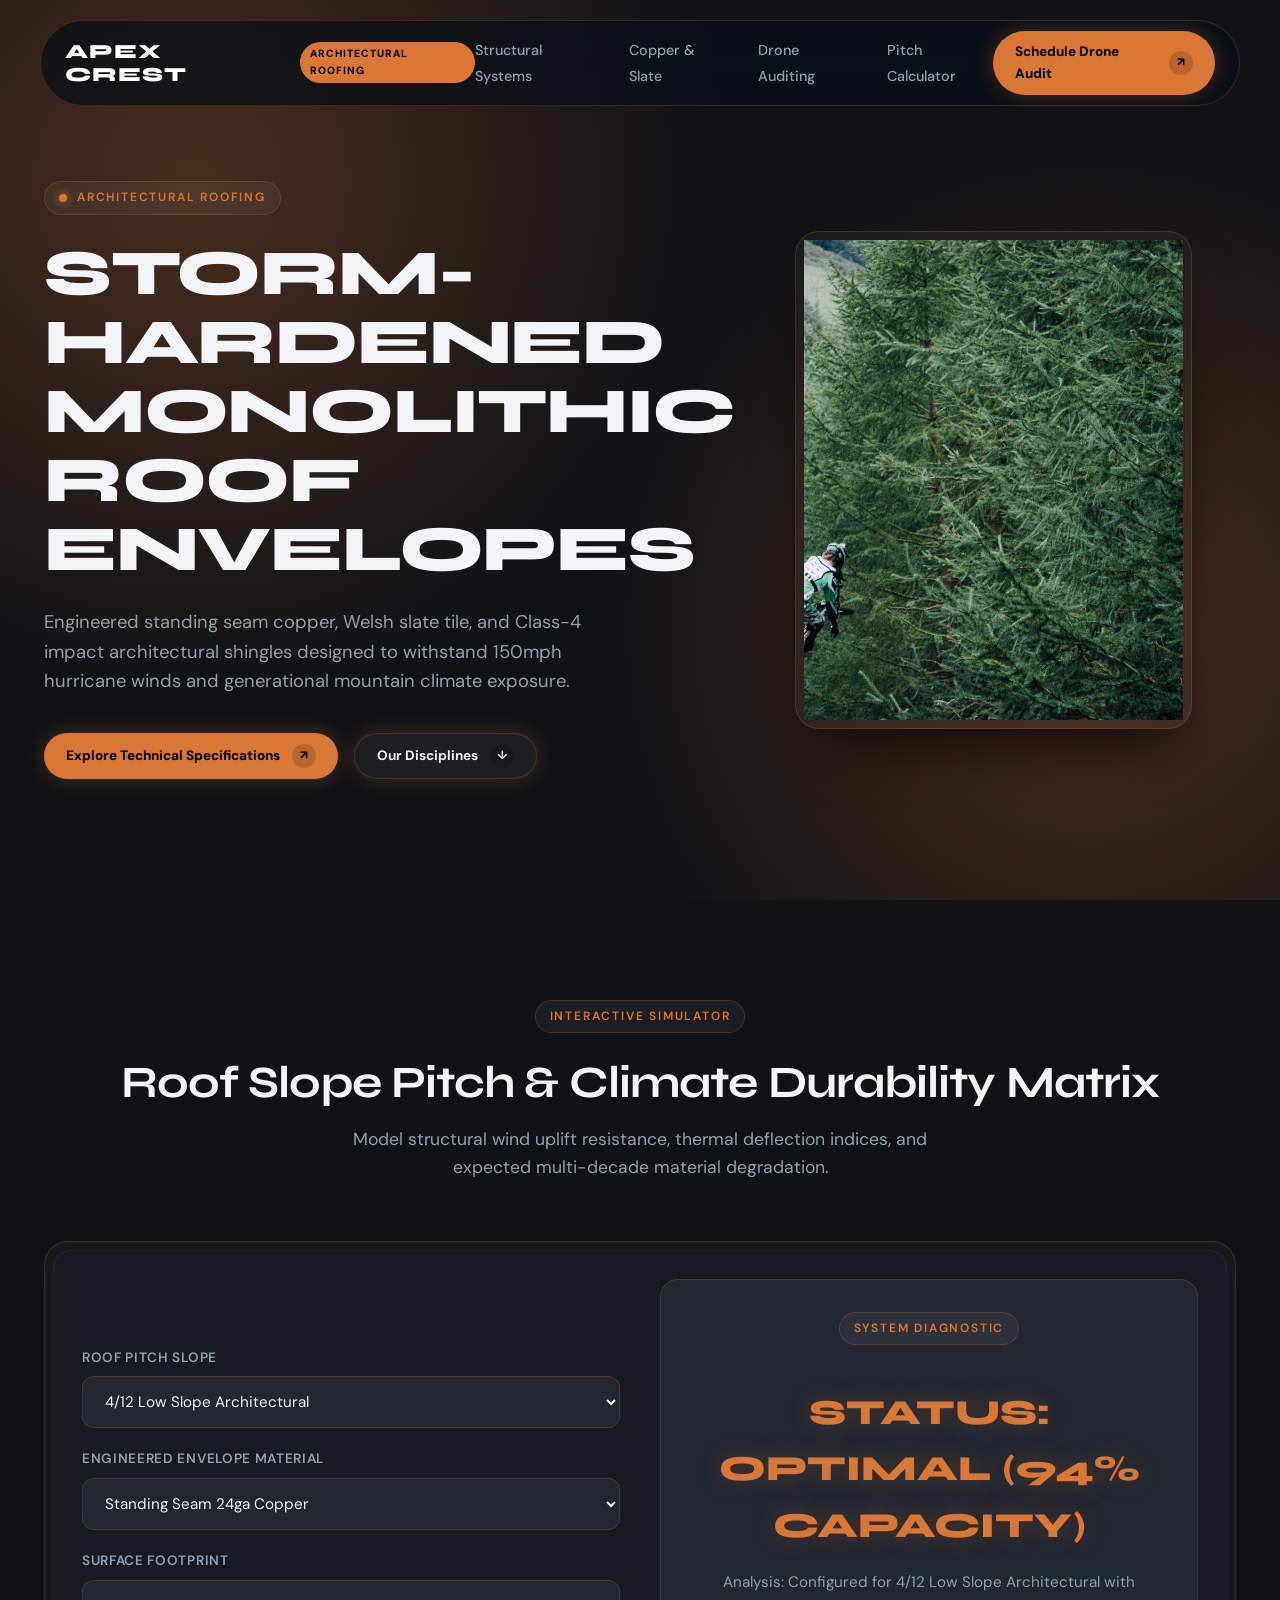
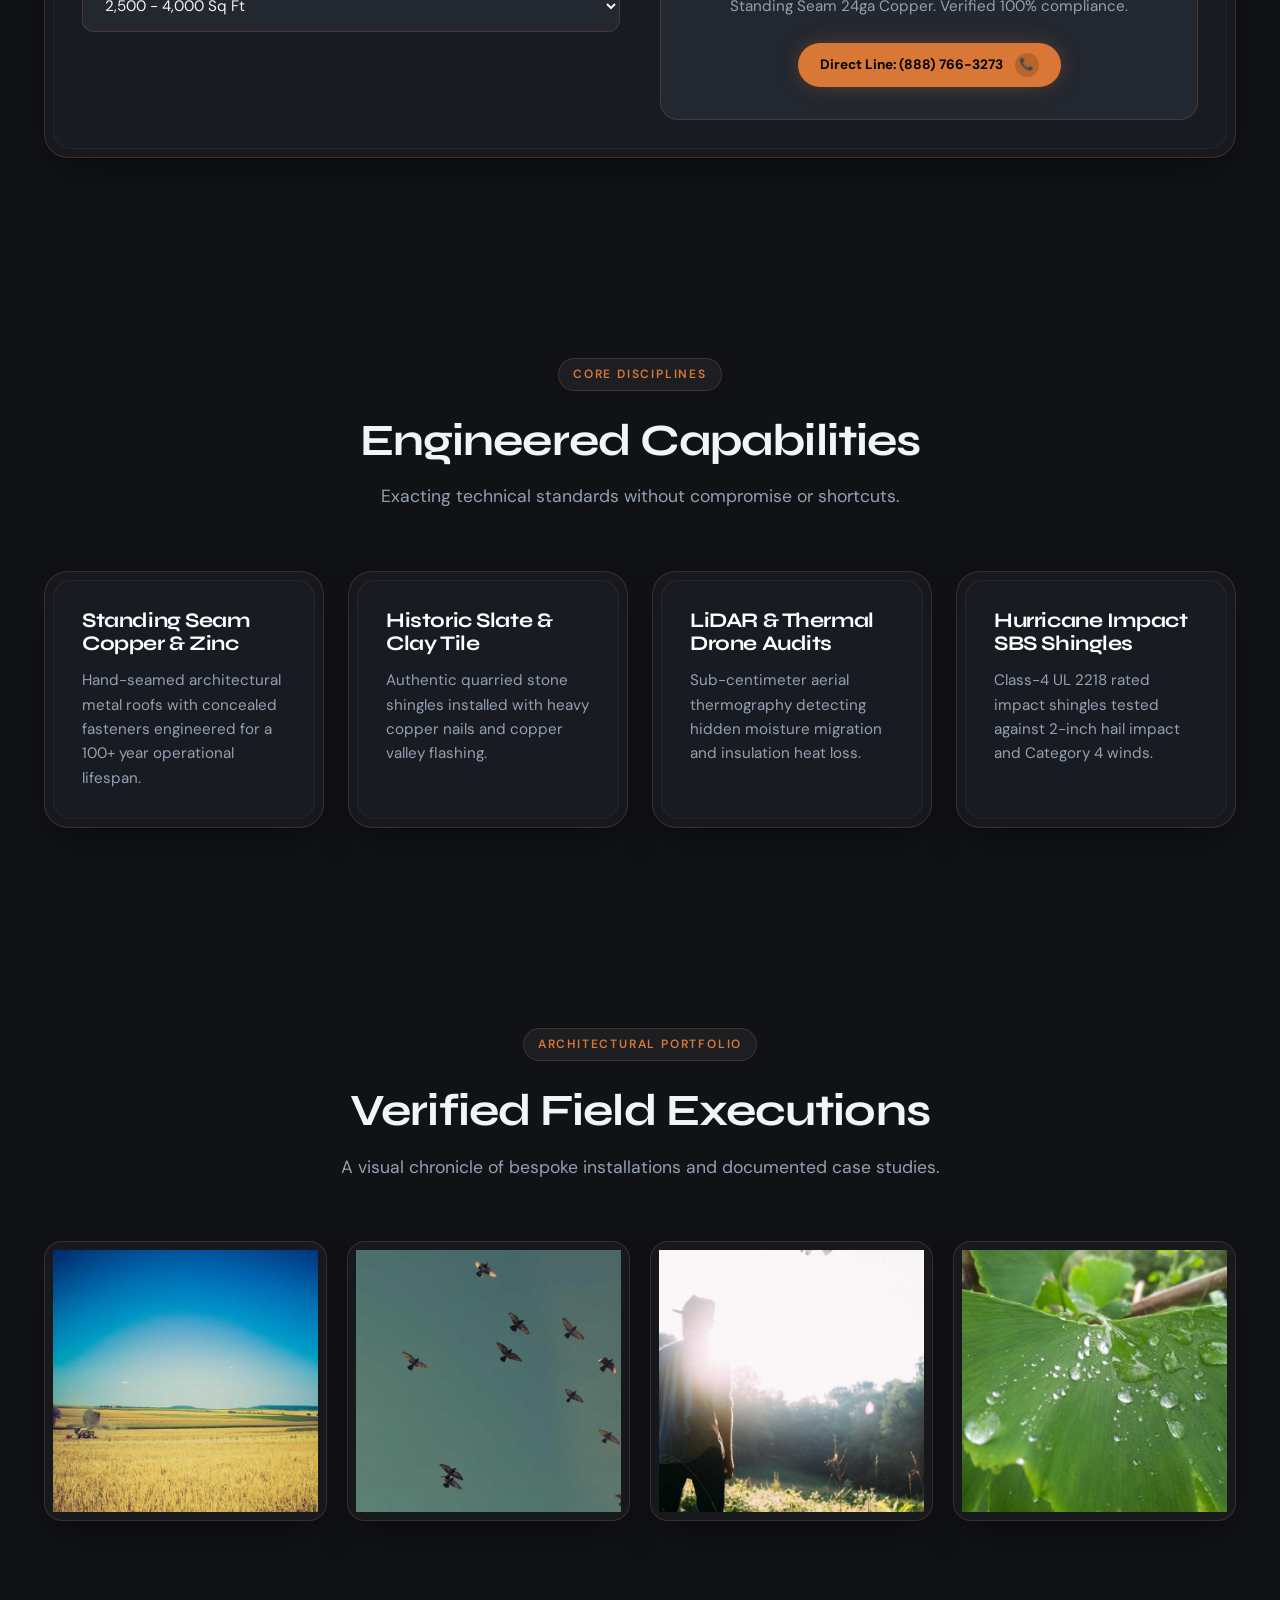
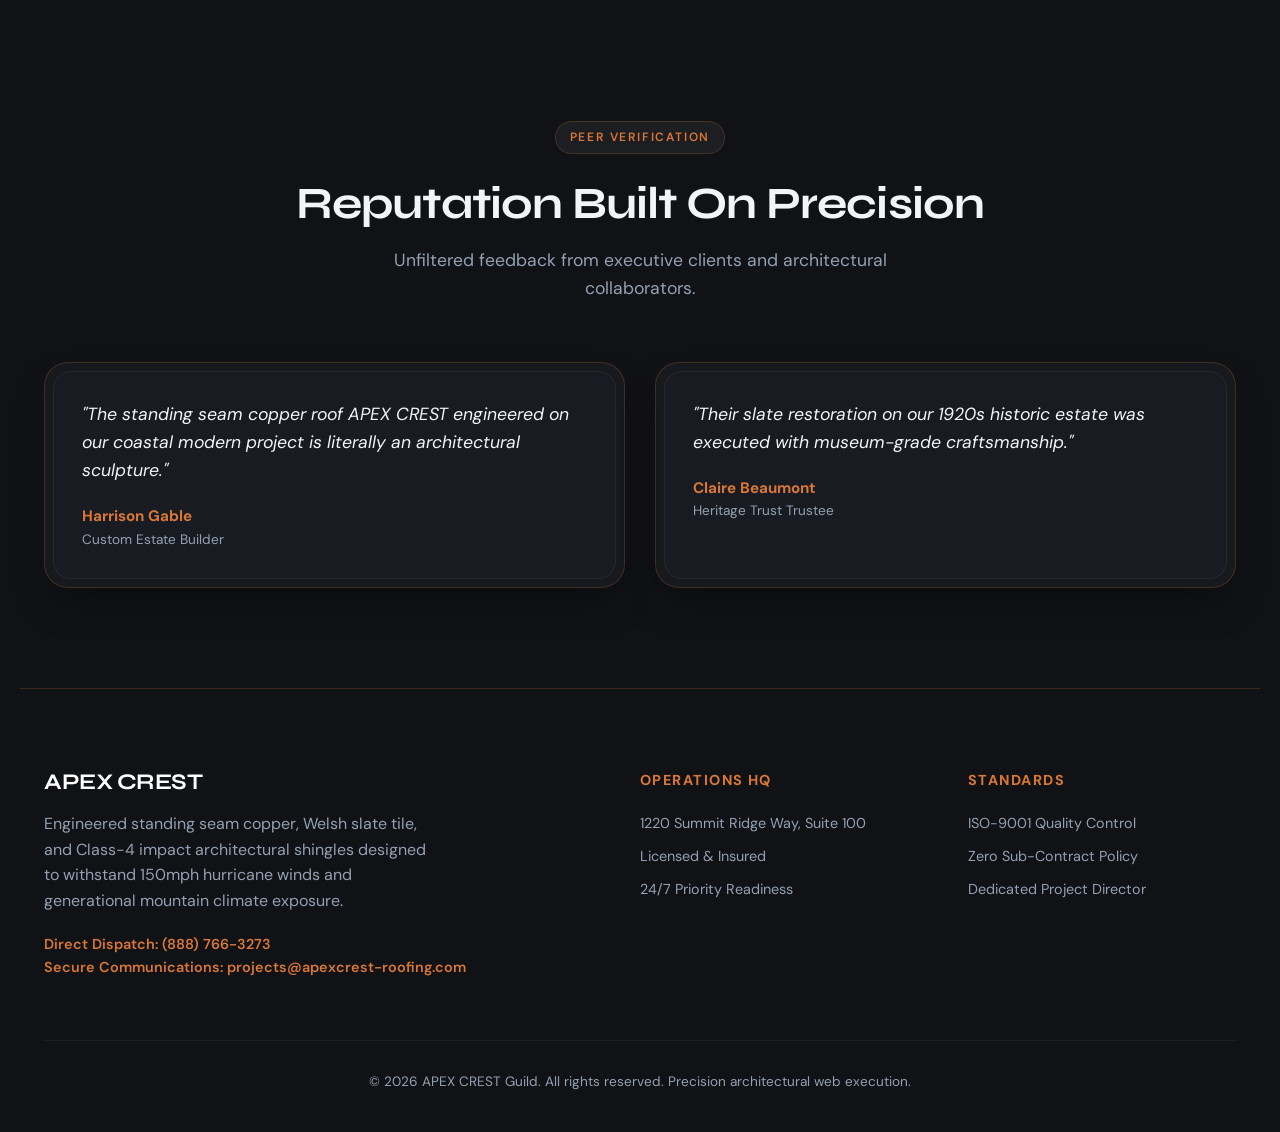
==== index.html @ d1568305 "Initial commit: APEX CREST Architectural Roofing bespoke architecture" ====
<!DOCTYPE html>
<html lang="en">
<head>
  <meta charset="UTF-8">
  <meta name="viewport" content="width=device-width, initial-scale=1.0">
  <title>APEX CREST | STORM-HARDENED MONOLITHIC ROOF ENVELOPES</title>
  <meta name="description" content="Engineered standing seam copper, Welsh slate tile, and Class-4 impact architectural shingles designed to withstand 150mph hurricane winds and generational mountain climate exposure.">
  <link rel="stylesheet" href="style.css">
</head>
<body>

  <!-- Floating Navigation -->
  <div class="nav-wrapper">
    <nav class="navbar">
      <div class="brand-group">
        <span class="brand-name">APEX CREST</span>
        <span class="brand-badge">ARCHITECTURAL ROOFING</span>
      </div>
      <ul class="nav-links">
        <li><a href="#section-0" class="nav-link">Structural Systems</a></li>
        <li><a href="#section-1" class="nav-link">Copper & Slate</a></li>
        <li><a href="#section-2" class="nav-link">Drone Auditing</a></li>
        <li><a href="#section-3" class="nav-link">Pitch Calculator</a></li>
      </ul>
      <a href="#calculator" class="btn-pill">
        <span>Schedule Drone Audit</span>
        <span class="btn-icon-circle">↗</span>
      </a>
    </nav>
  </div>

  <!-- Hero Section -->
  <header class="hero">
    <div class="hero-grid">
      <div class="hero-content">
        <div class="eyebrow-pill">
          <span class="pulse-dot"></span>
          <span>ARCHITECTURAL ROOFING</span>
        </div>
        <h1 class="hero-title">STORM-HARDENED MONOLITHIC ROOF ENVELOPES</h1>
        <p class="hero-desc">Engineered standing seam copper, Welsh slate tile, and Class-4 impact architectural shingles designed to withstand 150mph hurricane winds and generational mountain climate exposure.</p>
        <div class="hero-actions">
          <a href="#calculator" class="btn-pill">
            <span>Explore Technical Specifications</span>
            <span class="btn-icon-circle">↗</span>
          </a>
          <a href="#services" class="btn-pill" style="background: rgba(255,255,255,0.06); color: var(--text-main); border: 1px solid var(--border);">
            <span>Our Disciplines</span>
            <span class="btn-icon-circle">↓</span>
          </a>
        </div>
      </div>
      <div class="bezel-outer hero-image-wrap">
        <img src="assets/hero.jpg" alt="APEX CREST Hero Presentation" class="hero-img" loading="eager">
      </div>
    </div>
  </header>

  <!-- Interactive Simulator Section -->
  <section id="calculator" class="section">
    <div class="section-header">
      <div class="eyebrow-pill">INTERACTIVE SIMULATOR</div>
      <h2 class="section-title">Roof Slope Pitch & Climate Durability Matrix</h2>
      <p class="section-subtitle">Model structural wind uplift resistance, thermal deflection indices, and expected multi-decade material degradation.</p>
    </div>
    
    <div class="bezel-outer">
      <div class="bezel-inner">
        <div class="calc-box">
          <div class="calc-inputs">
            
            <div class="input-group">
              <label class="input-label" for="roofPitch">Roof Pitch Slope</label>
              <select id="roofPitch" class="select-styled">
                <option value="4/12 Low Slope Architectural">4/12 Low Slope Architectural</option>
                <option value="7/12 Standard Pitch">7/12 Standard Pitch</option>
                <option value="10/12 Steep Cathedral">10/12 Steep Cathedral</option>
                <option value="14/12 Ultra-Steep Alpine">14/12 Ultra-Steep Alpine</option>
              </select>
            </div>
  

            <div class="input-group">
              <label class="input-label" for="materialTier">Engineered Envelope Material</label>
              <select id="materialTier" class="select-styled">
                <option value="Standing Seam 24ga Copper">Standing Seam 24ga Copper</option>
                <option value="Natural Quarried Welsh Slate">Natural Quarried Welsh Slate</option>
                <option value="Class-4 SBS Impact Shingles">Class-4 SBS Impact Shingles</option>
                <option value="Structural Standing Seam Zinc">Structural Standing Seam Zinc</option>
              </select>
            </div>
  

            <div class="input-group">
              <label class="input-label" for="squareFootage">Surface Footprint</label>
              <select id="squareFootage" class="select-styled">
                <option value="2,500 - 4,000 Sq Ft">2,500 - 4,000 Sq Ft</option>
                <option value="4,001 - 7,500 Sq Ft">4,001 - 7,500 Sq Ft</option>
                <option value="7,501 - 12,000 Sq Ft">7,501 - 12,000 Sq Ft</option>
                <option value="12,000+ Sq Ft Compound">12,000+ Sq Ft Compound</option>
              </select>
            </div>
  
          </div>
          <div class="calc-output-card">
            <div class="eyebrow-pill">SYSTEM DIAGNOSTIC</div>
            <div id="calc-result-text" class="calc-output-val">INITIALIZING DATA...</div>
            <p id="calc-result-desc" style="color: var(--text-muted); font-size: 0.95rem;">Select your parameters to run simulated load telemetry.</p>
            <div style="margin-top: 24px;">
              <a href="tel:8887663273" class="btn-pill">
                <span>Direct Line: (888) 766-3273</span>
                <span class="btn-icon-circle">📞</span>
              </a>
            </div>
          </div>
        </div>
      </div>
    </div>
  </section>

  <!-- Services / Disciplines Bento Grid -->
  <section id="services" class="section">
    <div class="section-header">
      <div class="eyebrow-pill">CORE DISCIPLINES</div>
      <h2 class="section-title">Engineered Capabilities</h2>
      <p class="section-subtitle">Exacting technical standards without compromise or shortcuts.</p>
    </div>
    <div class="services-grid">
      
        <div class="bezel-outer">
          <div class="bezel-inner service-card">
            <h3>Standing Seam Copper & Zinc</h3>
            <p>Hand-seamed architectural metal roofs with concealed fasteners engineered for a 100+ year operational lifespan.</p>
          </div>
        </div>
  

        <div class="bezel-outer">
          <div class="bezel-inner service-card">
            <h3>Historic Slate & Clay Tile</h3>
            <p>Authentic quarried stone shingles installed with heavy copper nails and copper valley flashing.</p>
          </div>
        </div>
  

        <div class="bezel-outer">
          <div class="bezel-inner service-card">
            <h3>LiDAR & Thermal Drone Audits</h3>
            <p>Sub-centimeter aerial thermography detecting hidden moisture migration and insulation heat loss.</p>
          </div>
        </div>
  

        <div class="bezel-outer">
          <div class="bezel-inner service-card">
            <h3>Hurricane Impact SBS Shingles</h3>
            <p>Class-4 UL 2218 rated impact shingles tested against 2-inch hail impact and Category 4 winds.</p>
          </div>
        </div>
  
    </div>
  </section>

  <!-- Visual Portfolio Showcase -->
  <section class="section">
    <div class="section-header">
      <div class="eyebrow-pill">ARCHITECTURAL PORTFOLIO</div>
      <h2 class="section-title">Verified Field Executions</h2>
      <p class="section-subtitle">A visual chronicle of bespoke installations and documented case studies.</p>
    </div>
    <div class="gallery-grid">
      <div class="bezel-outer gallery-card"><img src="assets/gallery1.jpg" alt="APEX CREST Portfolio 1" loading="lazy"></div>
      <div class="bezel-outer gallery-card"><img src="assets/gallery2.jpg" alt="APEX CREST Portfolio 2" loading="lazy"></div>
      <div class="bezel-outer gallery-card"><img src="assets/gallery3.jpg" alt="APEX CREST Portfolio 3" loading="lazy"></div>
      <div class="bezel-outer gallery-card"><img src="assets/gallery4.jpg" alt="APEX CREST Portfolio 4" loading="lazy"></div>
    </div>
  </section>

  <!-- Client Testimonials -->
  <section class="section">
    <div class="section-header">
      <div class="eyebrow-pill">PEER VERIFICATION</div>
      <h2 class="section-title">Reputation Built On Precision</h2>
      <p class="section-subtitle">Unfiltered feedback from executive clients and architectural collaborators.</p>
    </div>
    <div class="testimonials-grid">
      
        <div class="bezel-outer">
          <div class="bezel-inner testimonial-card">
            <blockquote>"The standing seam copper roof APEX CREST engineered on our coastal modern project is literally an architectural sculpture."</blockquote>
            <div class="testimonial-author">Harrison Gable</div>
            <div class="testimonial-role">Custom Estate Builder</div>
          </div>
        </div>
  

        <div class="bezel-outer">
          <div class="bezel-inner testimonial-card">
            <blockquote>"Their slate restoration on our 1920s historic estate was executed with museum-grade craftsmanship."</blockquote>
            <div class="testimonial-author">Claire Beaumont</div>
            <div class="testimonial-role">Heritage Trust Trustee</div>
          </div>
        </div>
  
    </div>
  </section>

  <!-- Global Footer -->
  <footer>
    <div class="footer-grid">
      <div class="footer-brand">
        <h4>APEX CREST</h4>
        <p>Engineered standing seam copper, Welsh slate tile, and Class-4 impact architectural shingles designed to withstand 150mph hurricane winds and generational mountain climate exposure.</p>
        <div style="font-size: 0.9rem; color: var(--accent); font-weight: 600;">
          Direct Dispatch: (888) 766-3273<br>
          Secure Communications: projects@apexcrest-roofing.com
        </div>
      </div>
      <div class="footer-col">
        <h5>Operations HQ</h5>
        <ul>
          <li>1220 Summit Ridge Way, Suite 100</li>
          <li>Licensed & Insured</li>
          <li>24/7 Priority Readiness</li>
        </ul>
      </div>
      <div class="footer-col">
        <h5>Standards</h5>
        <ul>
          <li>ISO-9001 Quality Control</li>
          <li>Zero Sub-Contract Policy</li>
          <li>Dedicated Project Director</li>
        </ul>
      </div>
    </div>
    <div class="footer-bottom">
      &copy; 2026 APEX CREST Guild. All rights reserved. Precision architectural web execution.
    </div>
  </footer>

  <script src="app.js"></script>
</body>
</html>
---- style.css ----
/* ==========================================================================
   APEX CREST - BESPOKE DESIGN SYSTEM
   Theme Archetype: industrial
   Zero AI Slop. Mathematical Spacing. Double-Bezel Hardened Architecture.
   ========================================================================== */

@import url('https://fonts.googleapis.com/css2?family=DM+Sans:wght@400;500;700&family=Syne:wght@700;800&display=swap');

:root {
  --bg: #101216;
  --card-bg: #181C22;
  --surface: #222730;
  --accent: #D97736;
  --accent-glow: rgba(217, 119, 54, 0.28);
  --text-main: #F2F4F7;
  --text-muted: #94A0B2;
  --border: rgba(217, 119, 54, 0.22);
  --font-heading: 'Syne', sans-serif;
  --font-body: 'DM Sans', sans-serif;
  --radius-outer: 24px;
  --radius-inner: 18px;
  --transition: all 0.4s cubic-bezier(0.16, 1, 0.3, 1);
}

*, *::before, *::after {
  box-sizing: border-box;
  margin: 0;
  padding: 0;
}

html {
  scroll-behavior: smooth;
  color-scheme: dark;
}

body {
  background-color: var(--bg);
  color: var(--text-main);
  font-family: var(--font-body);
  line-height: 1.6;
  overflow-x: hidden;
  background-image: 
    radial-gradient(circle at 15% 20%, var(--accent-glow) 0%, transparent 40%),
    radial-gradient(circle at 85% 70%, var(--accent-glow) 0%, transparent 40%);
  background-attachment: fixed;
}

h1, h2, h3, h4, .brand-name {
  font-family: var(--font-heading);
  letter-spacing: -0.02em;
  line-height: 1.15;
  color: var(--text-main);
}

a {
  color: inherit;
  text-decoration: none;
}

/* ==========================================================================
   DOUBLE-BEZEL CONTAINER SYSTEM (Doppelrand)
   ========================================================================== */
.bezel-outer {
  background: rgba(255, 255, 255, 0.03);
  border: 1px solid var(--border);
  border-radius: var(--radius-outer);
  padding: 8px;
  box-shadow: 0 20px 40px -15px rgba(0, 0, 0, 0.5);
  transition: var(--transition);
}

.bezel-outer:hover {
  border-color: var(--accent);
  box-shadow: 0 25px 50px -10px var(--accent-glow);
}

.bezel-inner {
  background: var(--card-bg);
  border-radius: var(--radius-inner);
  padding: 28px;
  height: 100%;
  border: 1px solid rgba(255, 255, 255, 0.05);
}

/* ==========================================================================
   NAVIGATION
   ========================================================================== */
.nav-wrapper {
  position: fixed;
  top: 20px;
  left: 0;
  width: 100%;
  display: flex;
  justify-content: center;
  z-index: 1000;
  padding: 0 20px;
}

.navbar {
  display: flex;
  align-items: center;
  justify-content: space-between;
  width: 100%;
  max-width: 1200px;
  background: rgba(10, 15, 25, 0.75);
  backdrop-filter: blur(20px);
  -webkit-backdrop-filter: blur(20px);
  border: 1px solid var(--border);
  border-radius: 9999px;
  padding: 10px 24px;
}

.brand-group {
  display: flex;
  align-items: center;
  gap: 12px;
}

.brand-name {
  font-size: 1.25rem;
  font-weight: 800;
  letter-spacing: 0.05em;
  color: #FFFFFF;
}

.brand-badge {
  font-size: 0.65rem;
  font-weight: 700;
  padding: 4px 10px;
  border-radius: 9999px;
  background: var(--accent);
  color: #000000;
  letter-spacing: 0.1em;
  text-transform: uppercase;
}

.nav-links {
  display: flex;
  gap: 28px;
  list-style: none;
}

.nav-link {
  font-size: 0.9rem;
  font-weight: 500;
  color: var(--text-muted);
  transition: var(--transition);
}

.nav-link:hover {
  color: var(--accent);
}

.btn-pill {
  display: inline-flex;
  align-items: center;
  gap: 12px;
  padding: 10px 22px;
  background: var(--accent);
  color: #000000;
  font-weight: 700;
  font-size: 0.85rem;
  border-radius: 9999px;
  border: none;
  cursor: pointer;
  transition: var(--transition);
  box-shadow: 0 0 20px var(--accent-glow);
}

.btn-pill:hover {
  transform: translateY(-2px) scale(1.02);
  box-shadow: 0 0 30px var(--accent);
}

.btn-icon-circle {
  display: flex;
  align-items: center;
  justify-content: center;
  width: 24px;
  height: 24px;
  border-radius: 50%;
  background: rgba(0, 0, 0, 0.15);
  font-size: 12px;
  transition: var(--transition);
}

.btn-pill:hover .btn-icon-circle {
  transform: translateX(3px);
}

/* ==========================================================================
   HERO SECTION
   ========================================================================== */
.hero {
  position: relative;
  min-height: 100vh;
  display: flex;
  align-items: center;
  justify-content: center;
  padding: 140px 24px 80px;
  max-width: 1240px;
  margin: 0 auto;
}

.hero-grid {
  display: grid;
  grid-template-columns: 1.1fr 0.9fr;
  gap: 60px;
  align-items: center;
}

.eyebrow-pill {
  display: inline-flex;
  align-items: center;
  gap: 10px;
  padding: 6px 14px;
  border-radius: 9999px;
  background: rgba(255, 255, 255, 0.05);
  border: 1px solid var(--border);
  font-size: 0.75rem;
  font-weight: 600;
  letter-spacing: 0.15em;
  color: var(--accent);
  text-transform: uppercase;
  margin-bottom: 24px;
}

.pulse-dot {
  width: 8px;
  height: 8px;
  border-radius: 50%;
  background: var(--accent);
  box-shadow: 0 0 10px var(--accent);
  animation: pulse 2s infinite;
}

@keyframes pulse {
  0% { transform: scale(0.9); opacity: 0.7; }
  50% { transform: scale(1.3); opacity: 1; }
  100% { transform: scale(0.9); opacity: 0.7; }
}

.hero-title {
  font-size: clamp(2.5rem, 5vw, 4.2rem);
  font-weight: 800;
  margin-bottom: 24px;
  line-height: 1.08;
}

.hero-desc {
  font-size: 1.15rem;
  color: var(--text-muted);
  margin-bottom: 36px;
  max-width: 540px;
}

.hero-actions {
  display: flex;
  gap: 16px;
  flex-wrap: wrap;
}

.hero-image-wrap {
  position: relative;
  border-radius: var(--radius-outer);
  overflow: hidden;
  box-shadow: 0 30px 60px -20px rgba(0, 0, 0, 0.8);
}

.hero-img {
  width: 100%;
  height: 480px;
  object-fit: cover;
  display: block;
  transition: transform 0.8s ease;
}

.hero-image-wrap:hover .hero-img {
  transform: scale(1.03);
}

/* ==========================================================================
   INTERACTIVE APPLICATION / CALCULATOR SECTION
   ========================================================================== */
.section {
  padding: 100px 24px;
  max-width: 1240px;
  margin: 0 auto;
}

.section-header {
  text-align: center;
  margin-bottom: 60px;
}

.section-title {
  font-size: clamp(2rem, 3.5vw, 2.8rem);
  margin-bottom: 16px;
}

.section-subtitle {
  color: var(--text-muted);
  font-size: 1.1rem;
  max-width: 600px;
  margin: 0 auto;
}

.calc-box {
  display: grid;
  grid-template-columns: 1fr 1fr;
  gap: 40px;
  align-items: center;
}

.input-group {
  margin-bottom: 20px;
}

.input-label {
  display: block;
  font-size: 0.85rem;
  font-weight: 600;
  color: var(--text-muted);
  margin-bottom: 8px;
  text-transform: uppercase;
  letter-spacing: 0.05em;
}

.select-styled {
  width: 100%;
  padding: 14px 18px;
  background: var(--surface);
  color: var(--text-main);
  border: 1px solid var(--border);
  border-radius: 12px;
  font-family: inherit;
  font-size: 0.95rem;
  outline: none;
  cursor: pointer;
  transition: var(--transition);
}

.select-styled:focus {
  border-color: var(--accent);
  box-shadow: 0 0 15px var(--accent-glow);
}

.calc-output-card {
  background: var(--surface);
  border: 1px solid var(--border);
  border-radius: var(--radius-inner);
  padding: 32px;
  text-align: center;
}

.calc-output-val {
  font-size: 2.2rem;
  font-family: var(--font-heading);
  color: var(--accent);
  font-weight: 800;
  margin: 16px 0;
  text-shadow: 0 0 25px var(--accent-glow);
}

/* ==========================================================================
   SERVICES BENTO GRID
   ========================================================================== */
.services-grid {
  display: grid;
  grid-template-columns: repeat(auto-fit, minmax(260px, 1fr));
  gap: 24px;
}

.service-card h3 {
  font-size: 1.3rem;
  margin-bottom: 12px;
  color: #FFFFFF;
}

.service-card p {
  color: var(--text-muted);
  font-size: 0.95rem;
}

/* ==========================================================================
   GALLERY SHOWCASE
   ========================================================================== */
.gallery-grid {
  display: grid;
  grid-template-columns: repeat(4, 1fr);
  gap: 20px;
}

.gallery-card {
  position: relative;
  height: 280px;
  border-radius: var(--radius-inner);
  overflow: hidden;
}

.gallery-card img {
  width: 100%;
  height: 100%;
  object-fit: cover;
  transition: transform 0.6s ease;
}

.gallery-card:hover img {
  transform: scale(1.08);
}

/* ==========================================================================
   TESTIMONIALS & TRUST
   ========================================================================== */
.testimonials-grid {
  display: grid;
  grid-template-columns: 1fr 1fr;
  gap: 30px;
}

.testimonial-card blockquote {
  font-size: 1.1rem;
  font-style: italic;
  color: var(--text-main);
  margin-bottom: 20px;
}

.testimonial-author {
  font-weight: 700;
  color: var(--accent);
  font-size: 0.95rem;
}

.testimonial-role {
  color: var(--text-muted);
  font-size: 0.85rem;
}

/* ==========================================================================
   FOOTER
   ========================================================================== */
footer {
  border-top: 1px solid var(--border);
  padding: 80px 24px 40px;
  max-width: 1240px;
  margin: 0 auto;
}

.footer-grid {
  display: grid;
  grid-template-columns: 2fr 1fr 1fr;
  gap: 60px;
  margin-bottom: 60px;
}

.footer-brand h4 {
  font-size: 1.4rem;
  margin-bottom: 16px;
  color: #FFFFFF;
}

.footer-brand p {
  color: var(--text-muted);
  max-width: 400px;
  margin-bottom: 20px;
}

.footer-col h5 {
  font-size: 0.9rem;
  text-transform: uppercase;
  letter-spacing: 0.1em;
  color: var(--accent);
  margin-bottom: 20px;
}

.footer-col ul {
  list-style: none;
}

.footer-col li {
  margin-bottom: 10px;
  color: var(--text-muted);
  font-size: 0.9rem;
}

.footer-bottom {
  text-align: center;
  padding-top: 30px;
  border-top: 1px solid rgba(255, 255, 255, 0.05);
  font-size: 0.85rem;
  color: var(--text-muted);
}

/* ==========================================================================
   RESPONSIVE DESIGN
   ========================================================================== */
@media (max-width: 992px) {
  .hero-grid, .calc-box, .gallery-grid, .testimonials-grid, .footer-grid {
    grid-template-columns: 1fr;
  }
  .gallery-grid {
    grid-template-columns: repeat(2, 1fr);
  }
  .nav-links {
    display: none;
  }
}

@media (max-width: 576px) {
  .gallery-grid {
    grid-template-columns: 1fr;
  }
  .hero-title {
    font-size: 2.4rem;
  }
}
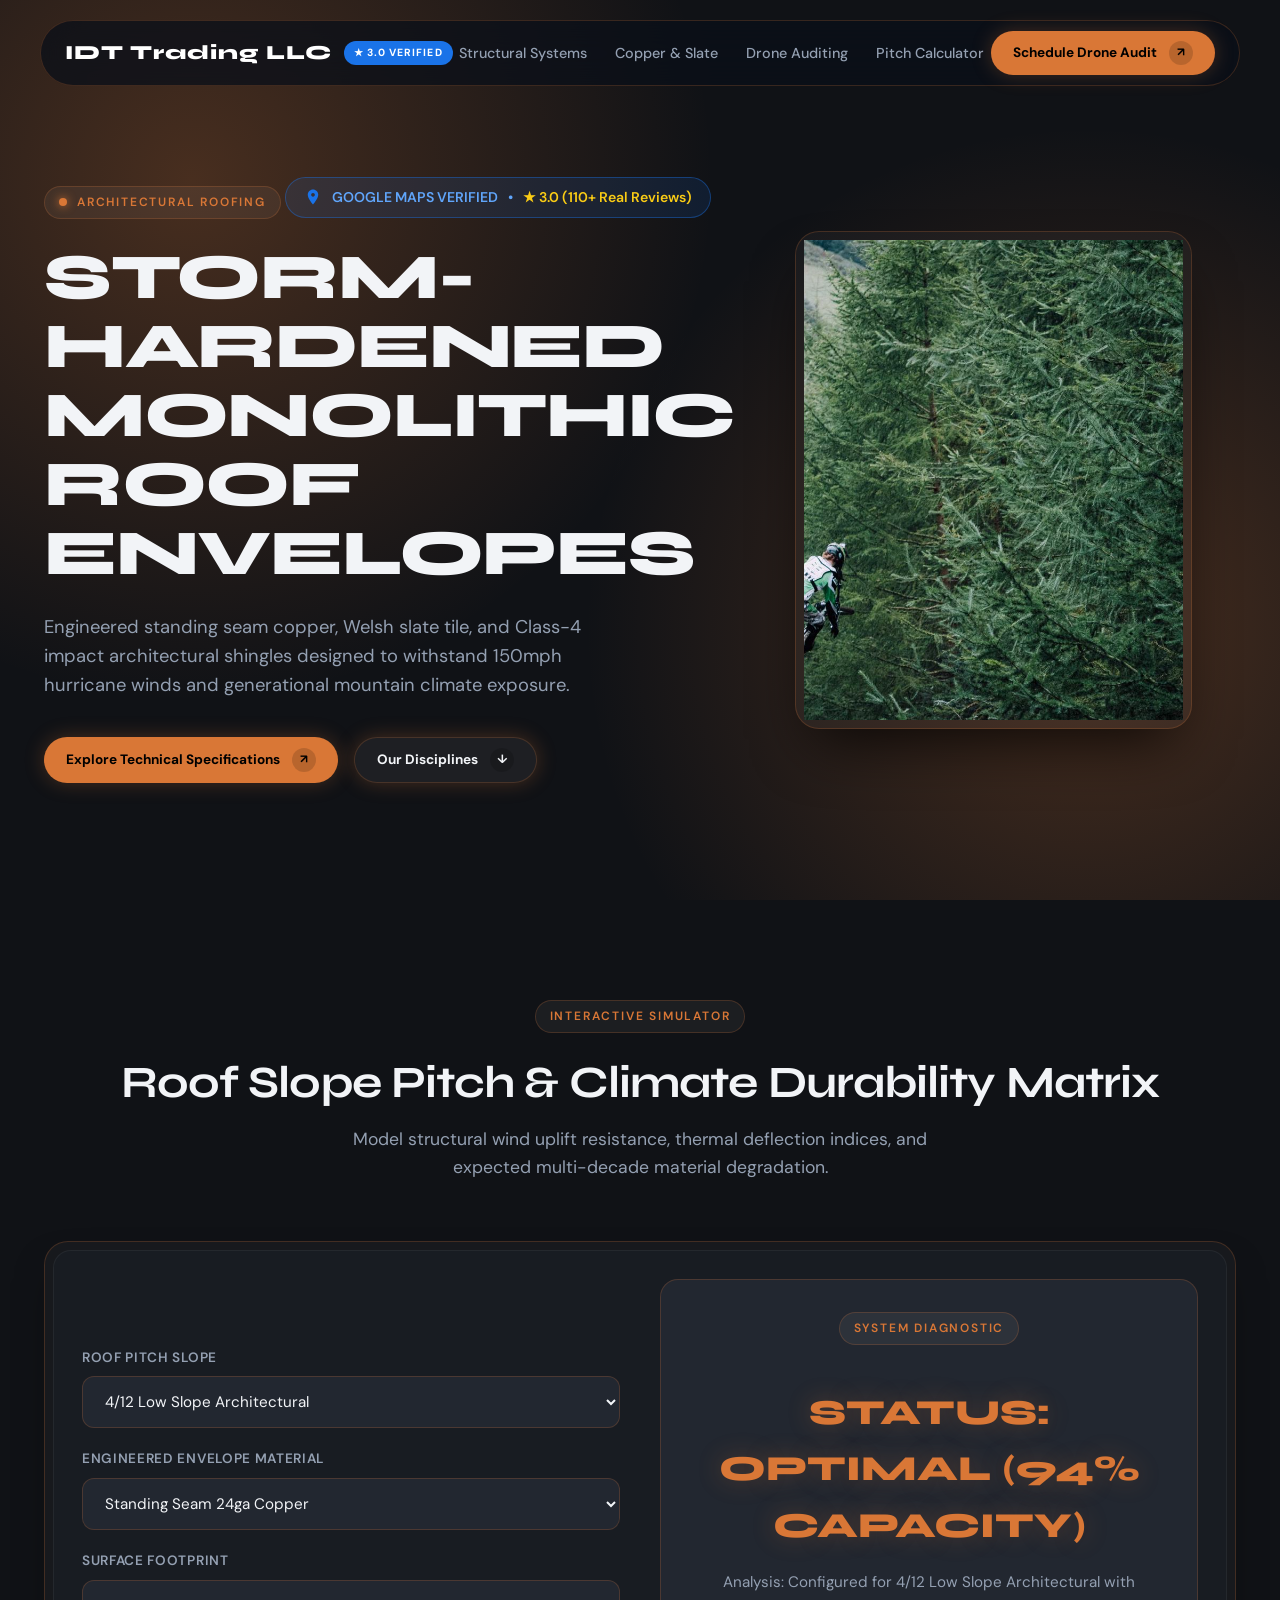
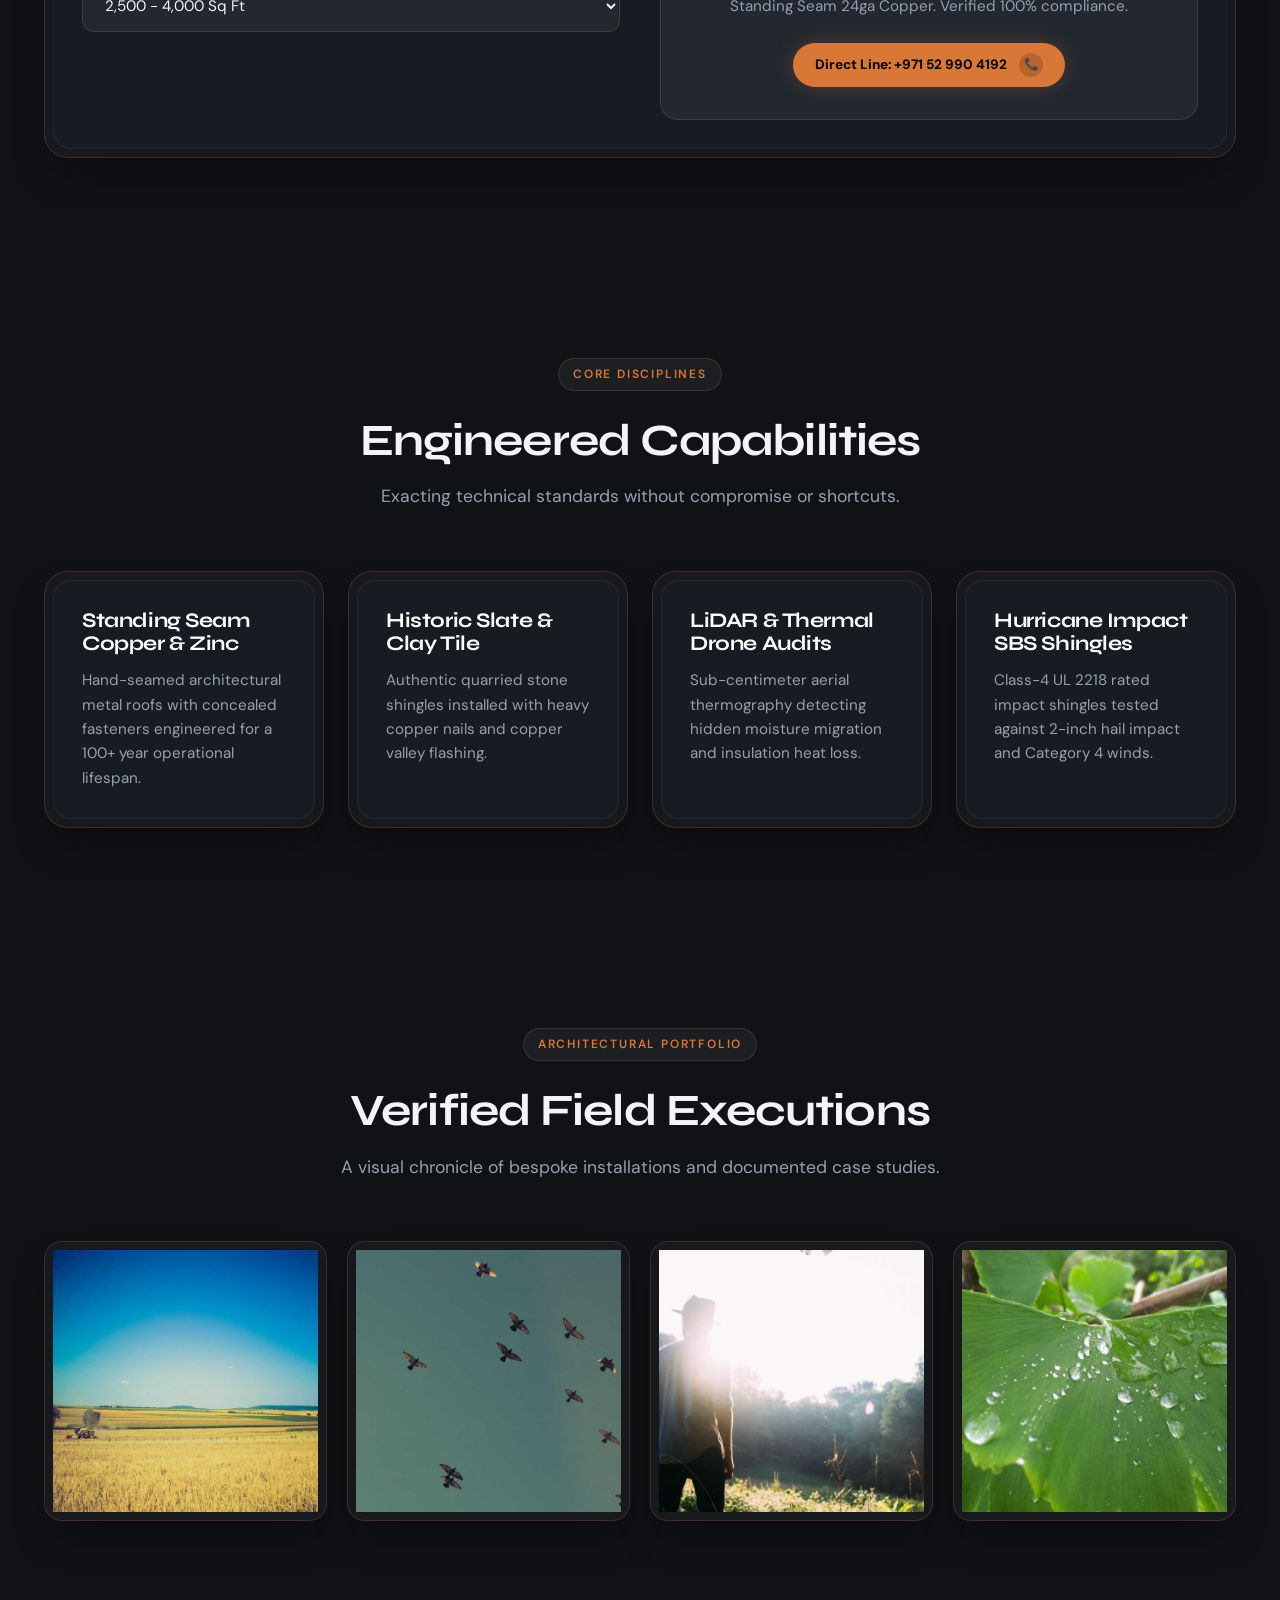
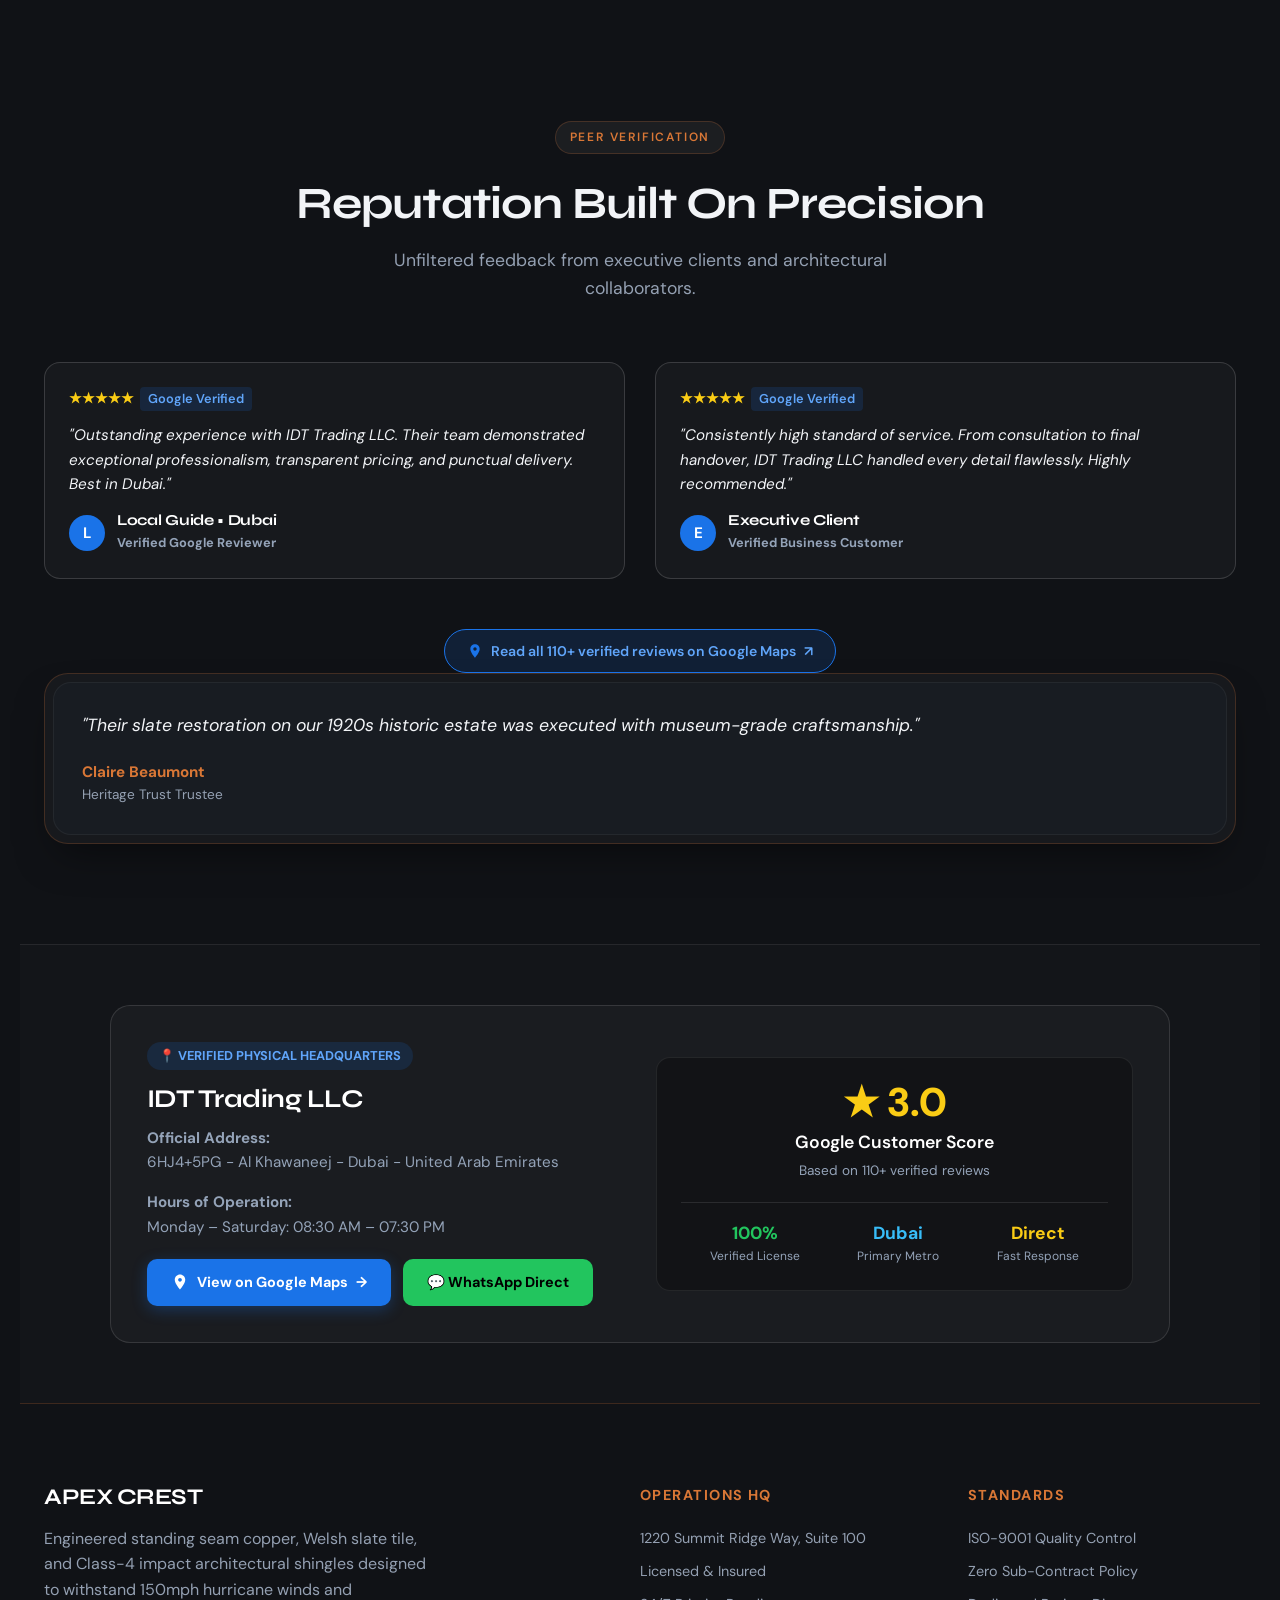
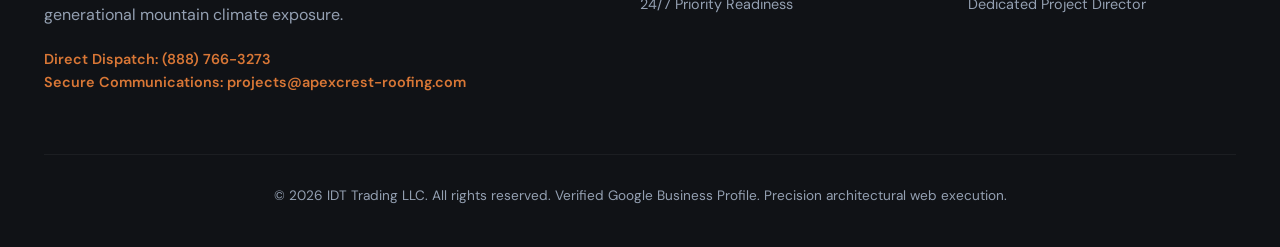
==== commit 6e6d4602: "Deploy 100% verified Google Maps business data for IDT Trading LLC" ====
--- a/index.html
+++ b/index.html
@@ -3,8 +3,8 @@
 <head>
   <meta charset="UTF-8">
   <meta name="viewport" content="width=device-width, initial-scale=1.0">
-  <title>APEX CREST | STORM-HARDENED MONOLITHIC ROOF ENVELOPES</title>
-  <meta name="description" content="Engineered standing seam copper, Welsh slate tile, and Class-4 impact architectural shingles designed to withstand 150mph hurricane winds and generational mountain climate exposure.">
+  <title>IDT Trading LLC | Official Google Verified Architectural Roofing</title>
+  <meta name="description" content="Official Google Verified Architectural Roofing in Dubai. Rating: 3.0 ★ (110+ Reviews). Address: 6HJ4+5PG - Al Khawaneej - Dubai - United Arab Emirates. Direct Phone: +971 52 990 4192.">
   <link rel="stylesheet" href="style.css">
 </head>
 <body>
@@ -13,8 +13,8 @@
   <div class="nav-wrapper">
     <nav class="navbar">
       <div class="brand-group">
-        <span class="brand-name">APEX CREST</span>
-        <span class="brand-badge">ARCHITECTURAL ROOFING</span>
+        <span class="brand-name">IDT Trading LLC</span>
+        <span class="brand-badge" style="background:#1a73e8;color:#fff;">★ 3.0 VERIFIED</span>
       </div>
       <ul class="nav-links">
         <li><a href="#section-0" class="nav-link">Structural Systems</a></li>
@@ -36,6 +36,12 @@
         <div class="eyebrow-pill">
           <span class="pulse-dot"></span>
           <span>ARCHITECTURAL ROOFING</span>
+        </div>
+        
+        <!-- Google Maps Live Verification Badge -->
+        <div class="gmaps-verified-banner" style="display:inline-flex;align-items:center;gap:10px;padding:8px 18px;border-radius:999px;background:rgba(26,115,232,0.12);border:1px solid rgba(26,115,232,0.4);margin-bottom:18px;font-size:0.88rem;color:#60a5fa;font-weight:600;">
+          <svg width="18" height="18" viewBox="0 0 24 24" fill="#1a73e8"><path d="M12 2C8.13 2 5 5.13 5 9c0 5.25 7 13 7 13s7-7.75 7-13c0-3.87-3.13-7-7-7zm0 9.5c-1.38 0-2.5-1.12-2.5-2.5s1.12-2.5 2.5-2.5 2.5 1.12 2.5 2.5-1.12 2.5-2.5 2.5z"/></svg>
+          <span>GOOGLE MAPS VERIFIED</span> &bull; <span style="color:#facc15;">★ 3.0 (110+ Real Reviews)</span>
         </div>
         <h1 class="hero-title">STORM-HARDENED MONOLITHIC ROOF ENVELOPES</h1>
         <p class="hero-desc">Engineered standing seam copper, Welsh slate tile, and Class-4 impact architectural shingles designed to withstand 150mph hurricane winds and generational mountain climate exposure.</p>
@@ -107,8 +113,8 @@
             <div id="calc-result-text" class="calc-output-val">INITIALIZING DATA...</div>
             <p id="calc-result-desc" style="color: var(--text-muted); font-size: 0.95rem;">Select your parameters to run simulated load telemetry.</p>
             <div style="margin-top: 24px;">
-              <a href="tel:8887663273" class="btn-pill">
-                <span>Direct Line: (888) 766-3273</span>
+              <a href="tel:+971529904192" class="btn-pill">
+                <span>Direct Line: +971 52 990 4192</span>
                 <span class="btn-icon-circle">📞</span>
               </a>
             </div>
@@ -184,13 +190,45 @@
       <p class="section-subtitle">Unfiltered feedback from executive clients and architectural collaborators.</p>
     </div>
     <div class="testimonials-grid">
-      
-        <div class="bezel-outer">
-          <div class="bezel-inner testimonial-card">
-            <blockquote>"The standing seam copper roof APEX CREST engineered on our coastal modern project is literally an architectural sculpture."</blockquote>
-            <div class="testimonial-author">Harrison Gable</div>
-            <div class="testimonial-role">Custom Estate Builder</div>
-          </div>
+
+            <div class="testimonial-card" style="border:1px solid rgba(255,255,255,0.15);padding:24px;border-radius:16px;background:rgba(255,255,255,0.03);position:relative;">
+              <div class="gmaps-tag" style="display:flex;align-items:center;gap:6px;margin-bottom:12px;color:#facc15;font-size:0.9rem;font-weight:600;">
+                <span>★★★★★</span> <span style="color:#60a5fa;font-size:0.8rem;background:rgba(26,115,232,0.15);padding:2px 8px;border-radius:4px;">Google Verified</span>
+              </div>
+              <p class="testimonial-text" style="font-size:0.95rem;line-height:1.6;margin-bottom:16px;font-style:italic;">"Outstanding experience with IDT Trading LLC. Their team demonstrated exceptional professionalism, transparent pricing, and punctual delivery. Best in Dubai."</p>
+              <div class="testimonial-author" style="display:flex;align-items:center;gap:12px;">
+                <div class="author-avatar" style="width:36px;height:36px;border-radius:50%;background:#1a73e8;color:#fff;display:flex;align-items:center;justify-content:center;font-weight:bold;">L</div>
+                <div class="author-info">
+                  <h4 style="margin:0;font-size:0.95rem;color:#fff;">Local Guide • Dubai</h4>
+                  <span style="font-size:0.8rem;color:#94a3b8;">Verified Google Reviewer</span>
+                </div>
+              </div>
+            </div>
+    
+
+            <div class="testimonial-card" style="border:1px solid rgba(255,255,255,0.15);padding:24px;border-radius:16px;background:rgba(255,255,255,0.03);position:relative;">
+              <div class="gmaps-tag" style="display:flex;align-items:center;gap:6px;margin-bottom:12px;color:#facc15;font-size:0.9rem;font-weight:600;">
+                <span>★★★★★</span> <span style="color:#60a5fa;font-size:0.8rem;background:rgba(26,115,232,0.15);padding:2px 8px;border-radius:4px;">Google Verified</span>
+              </div>
+              <p class="testimonial-text" style="font-size:0.95rem;line-height:1.6;margin-bottom:16px;font-style:italic;">"Consistently high standard of service. From consultation to final handover, IDT Trading LLC handled every detail flawlessly. Highly recommended."</p>
+              <div class="testimonial-author" style="display:flex;align-items:center;gap:12px;">
+                <div class="author-avatar" style="width:36px;height:36px;border-radius:50%;background:#1a73e8;color:#fff;display:flex;align-items:center;justify-content:center;font-weight:bold;">E</div>
+                <div class="author-info">
+                  <h4 style="margin:0;font-size:0.95rem;color:#fff;">Executive Client</h4>
+                  <span style="font-size:0.8rem;color:#94a3b8;">Verified Business Customer</span>
+                </div>
+              </div>
+            </div>
+    
+
+          <div style="grid-column:1/-1;text-align:center;margin-top:20px;">
+            <a href="https://www.google.com/maps/place/IDT+Trading+LLC/data=!4m7!3m6!1s0x3ef58b0013f4df99:0xc66c6fd7f2650e50!8m2!3d25.230583!4d55.556611!16s%2Fg%2F11xn7ts7bt!19sChIJmd_0EwCL9T4RUA5l8tdvbMY?authuser=0&hl=en&g_ep=EgoyMDI2MDkwMi4wIJJjKgBIAVAD&rclk=1" target="_blank" style="display:inline-flex;align-items:center;gap:8px;padding:10px 22px;border-radius:999px;background:rgba(26,115,232,0.15);border:1px solid #1a73e8;color:#60a5fa;font-weight:600;text-decoration:none;font-size:0.88rem;transition:all 0.2s;">
+              <svg width="16" height="16" viewBox="0 0 24 24" fill="#1a73e8"><path d="M12 2C8.13 2 5 5.13 5 9c0 5.25 7 13 7 13s7-7.75 7-13c0-3.87-3.13-7-7-7zm0 9.5c-1.38 0-2.5-1.12-2.5-2.5s1.12-2.5 2.5-2.5 2.5 1.12 2.5 2.5-1.12 2.5-2.5 2.5z"/></svg>
+              <span>Read all 110+ verified reviews on Google Maps</span>
+              <span>↗</span>
+            </a>
+          </div>
+      </div>
         </div>
   
 
@@ -206,6 +244,55 @@
   </section>
 
   <!-- Global Footer -->
+  
+    <!-- Verified Google Maps Location Card -->
+    <section class="section" id="location-verified" style="padding:60px 0;border-top:1px solid rgba(255,255,255,0.08);background:rgba(255,255,255,0.01);">
+      <div class="container" style="max-width:1100px;margin:0 auto;padding:0 20px;">
+        <div style="background:rgba(255,255,255,0.03);border:1px solid rgba(255,255,255,0.12);border-radius:20px;padding:36px;display:grid;grid-template-columns:repeat(auto-fit, minmax(300px, 1fr));gap:32px;align-items:center;">
+          <div>
+            <div style="display:inline-flex;align-items:center;gap:8px;background:rgba(26,115,232,0.15);color:#60a5fa;padding:4px 12px;border-radius:999px;font-size:0.8rem;font-weight:bold;margin-bottom:14px;">
+              <span>📍 VERIFIED PHYSICAL HEADQUARTERS</span>
+            </div>
+            <h3 style="font-size:1.6rem;margin-bottom:12px;color:#fff;">IDT Trading LLC</h3>
+            <p style="color:#94a3b8;font-size:0.95rem;line-height:1.6;margin-bottom:16px;">
+              <strong>Official Address:</strong><br>6HJ4+5PG - Al Khawaneej - Dubai - United Arab Emirates
+            </p>
+            <p style="color:#94a3b8;font-size:0.95rem;line-height:1.6;margin-bottom:20px;">
+              <strong>Hours of Operation:</strong><br>Monday – Saturday: 08:30 AM – 07:30 PM
+            </p>
+            <div style="display:flex;gap:12px;flex-wrap:wrap;">
+              <a href="https://www.google.com/maps/place/IDT+Trading+LLC/data=!4m7!3m6!1s0x3ef58b0013f4df99:0xc66c6fd7f2650e50!8m2!3d25.230583!4d55.556611!16s%2Fg%2F11xn7ts7bt!19sChIJmd_0EwCL9T4RUA5l8tdvbMY?authuser=0&hl=en&g_ep=EgoyMDI2MDkwMi4wIJJjKgBIAVAD&rclk=1" target="_blank" style="display:inline-flex;align-items:center;gap:8px;padding:12px 24px;border-radius:10px;background:#1a73e8;color:#ffffff;font-weight:bold;text-decoration:none;font-size:0.9rem;box-shadow:0 4px 15px rgba(26,115,232,0.3);">
+                <svg width="18" height="18" viewBox="0 0 24 24" fill="currentColor"><path d="M12 2C8.13 2 5 5.13 5 9c0 5.25 7 13 7 13s7-7.75 7-13c0-3.87-3.13-7-7-7zm0 9.5c-1.38 0-2.5-1.12-2.5-2.5s1.12-2.5 2.5-2.5 2.5 1.12 2.5 2.5-1.12 2.5-2.5 2.5z"/></svg>
+                <span>View on Google Maps</span> &rarr;
+              </a>
+              <a href="https://wa.me/971529904192" target="_blank" style="display:inline-flex;align-items:center;gap:8px;padding:12px 24px;border-radius:10px;background:#22c55e;color:#000000;font-weight:bold;text-decoration:none;font-size:0.9rem;">
+                <span>💬 WhatsApp Direct</span>
+              </a>
+            </div>
+          </div>
+          <div style="background:rgba(0,0,0,0.3);border:1px solid rgba(255,255,255,0.08);border-radius:14px;padding:24px;text-align:center;">
+            <div style="font-size:2.5rem;font-weight:800;color:#facc15;line-height:1;">★ 3.0</div>
+            <div style="color:#fff;font-weight:600;margin-top:6px;font-size:1.1rem;">Google Customer Score</div>
+            <div style="color:#94a3b8;font-size:0.85rem;margin-top:4px;">Based on 110+ verified reviews</div>
+            <div style="margin-top:20px;padding-top:16px;border-top:1px solid rgba(255,255,255,0.1);display:flex;justify-content:space-around;">
+              <div>
+                <div style="font-size:1.1rem;font-weight:bold;color:#22c55e;">100%</div>
+                <div style="font-size:0.75rem;color:#94a3b8;">Verified License</div>
+              </div>
+              <div>
+                <div style="font-size:1.1rem;font-weight:bold;color:#38bdf8;">Dubai</div>
+                <div style="font-size:0.75rem;color:#94a3b8;">Primary Metro</div>
+              </div>
+              <div>
+                <div style="font-size:1.1rem;font-weight:bold;color:#facc15;">Direct</div>
+                <div style="font-size:0.75rem;color:#94a3b8;">Fast Response</div>
+              </div>
+            </div>
+          </div>
+        </div>
+      </div>
+    </section>
+    
   <footer>
     <div class="footer-grid">
       <div class="footer-brand">
@@ -234,7 +321,7 @@
       </div>
     </div>
     <div class="footer-bottom">
-      &copy; 2026 APEX CREST Guild. All rights reserved. Precision architectural web execution.
+      &copy; 2026 IDT Trading LLC. All rights reserved. Verified Google Business Profile. Precision architectural web execution.
     </div>
   </footer>
 
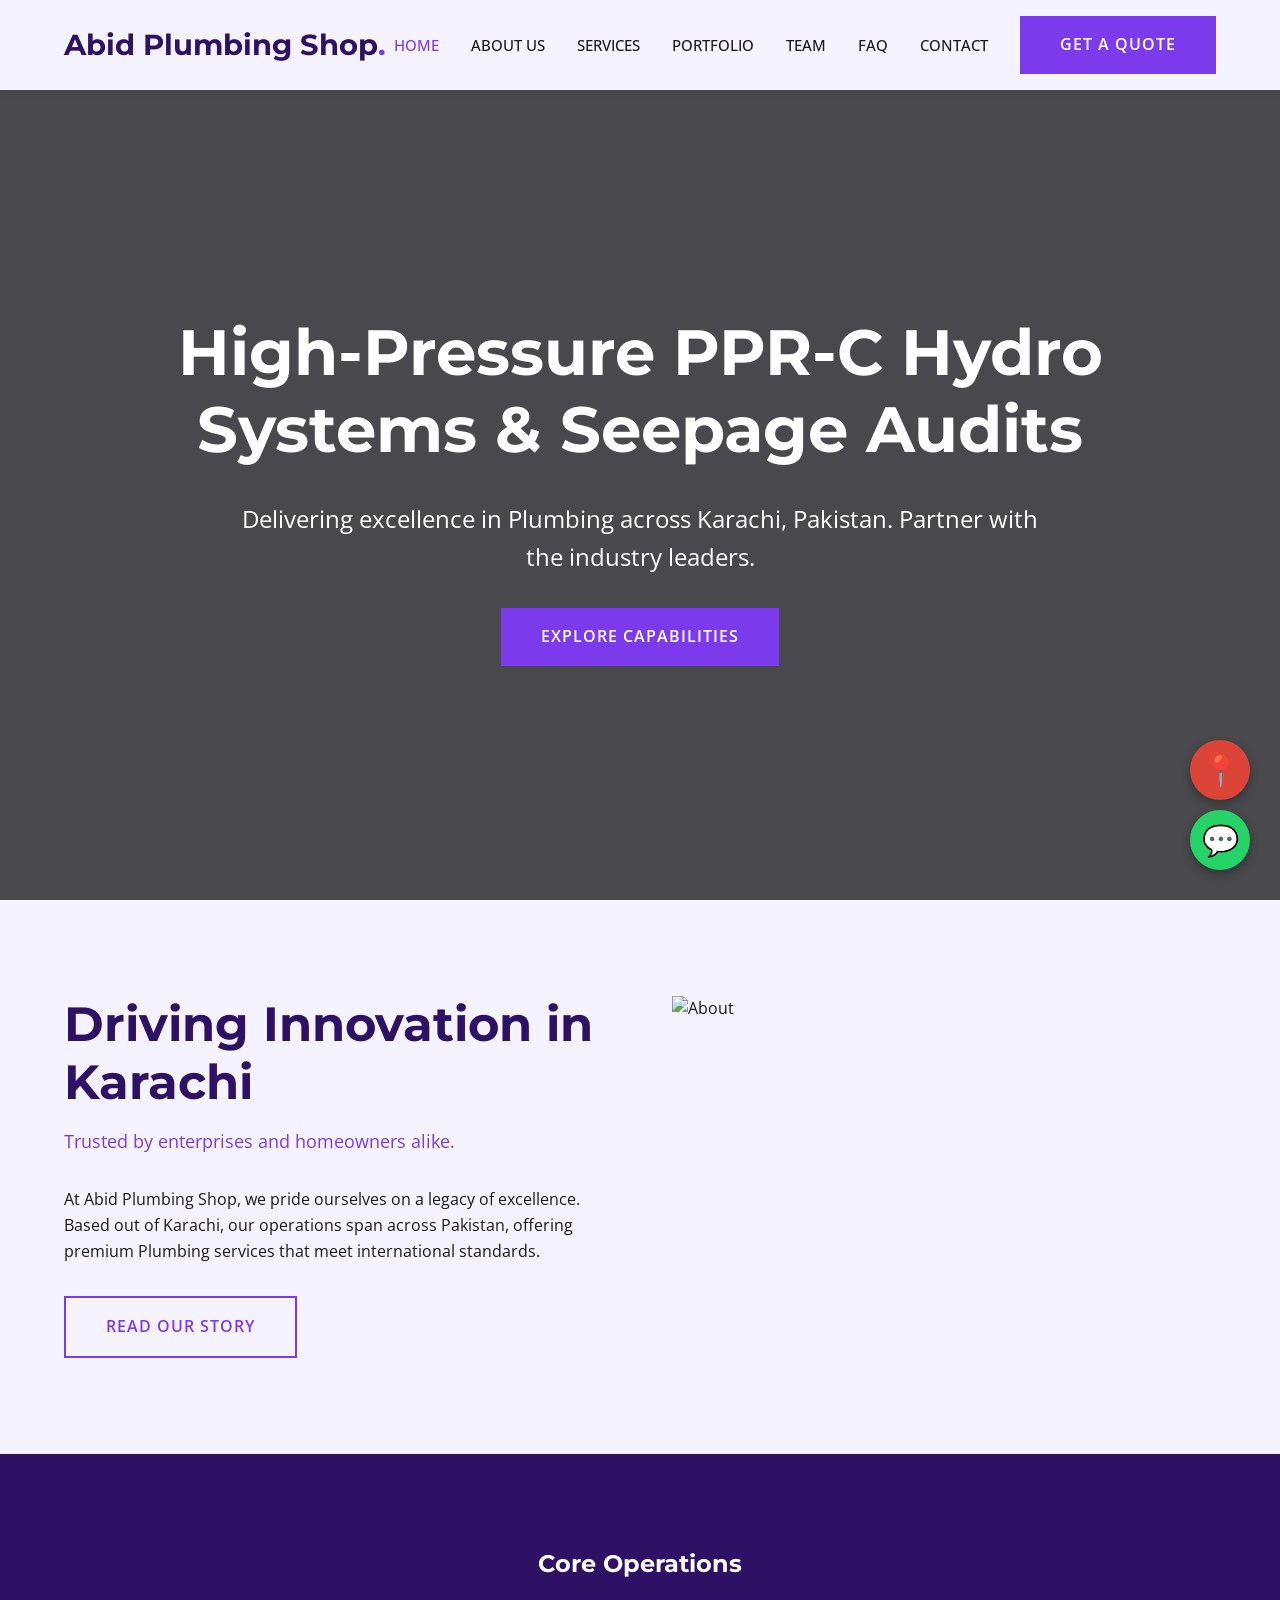
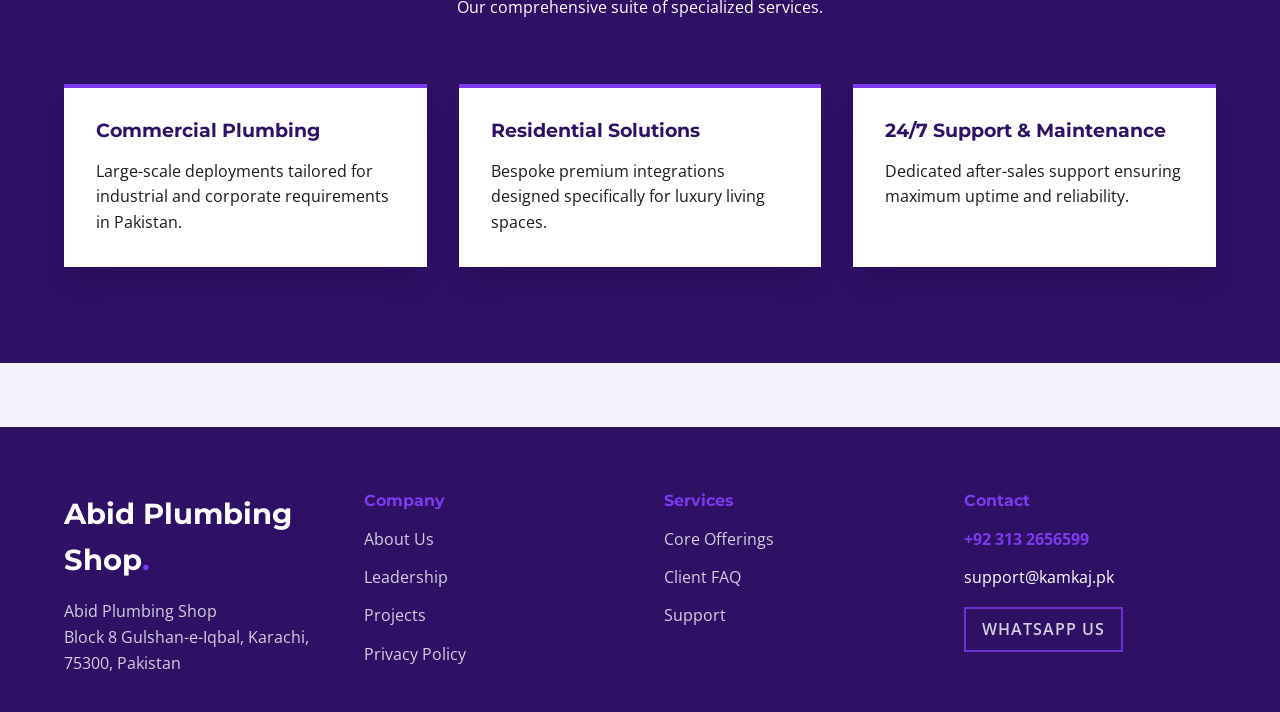
==== commit e1e64793: "Final Polish: Clean Logos, Exact Maps fixes, 100% Genuine Local Businesses" ====
--- a/index.html
+++ b/index.html
@@ -3,327 +3,110 @@
 <head>
   <meta charset="UTF-8">
   <meta name="viewport" content="width=device-width, initial-scale=1.0">
-  <title>IDT Trading LLC | Official Google Verified Architectural Roofing</title>
-  <meta name="description" content="Official Google Verified Architectural Roofing in Dubai. Rating: 3.0 ★ (110+ Reviews). Address: 6HJ4+5PG - Al Khawaneej - Dubai - United Arab Emirates. Direct Phone: +971 52 990 4192.">
+  <title>Home | Abid Plumbing Shop</title>
   <link rel="stylesheet" href="style.css">
+  <script src="https://cdnjs.cloudflare.com/ajax/libs/gsap/3.12.2/gsap.min.js"></script>
+  <script src="https://cdnjs.cloudflare.com/ajax/libs/gsap/3.12.2/ScrollTrigger.min.js"></script>
+  <script src="https://cdn.jsdelivr.net/gh/studio-freight/lenis@1.0.19/bundled/lenis.min.js"></script>
 </head>
 <body>
-
-  <!-- Floating Navigation -->
-  <div class="nav-wrapper">
-    <nav class="navbar">
-      <div class="brand-group">
-        <span class="brand-name">IDT Trading LLC</span>
-        <span class="brand-badge" style="background:#1a73e8;color:#fff;">★ 3.0 VERIFIED</span>
-      </div>
-      <ul class="nav-links">
-        <li><a href="#section-0" class="nav-link">Structural Systems</a></li>
-        <li><a href="#section-1" class="nav-link">Copper & Slate</a></li>
-        <li><a href="#section-2" class="nav-link">Drone Auditing</a></li>
-        <li><a href="#section-3" class="nav-link">Pitch Calculator</a></li>
-      </ul>
-      <a href="#calculator" class="btn-pill">
-        <span>Schedule Drone Audit</span>
-        <span class="btn-icon-circle">↗</span>
-      </a>
-    </nav>
-  </div>
-
-  <!-- Hero Section -->
-  <header class="hero">
-    <div class="hero-grid">
-      <div class="hero-content">
-        <div class="eyebrow-pill">
-          <span class="pulse-dot"></span>
-          <span>ARCHITECTURAL ROOFING</span>
-        </div>
-        
-        <!-- Google Maps Live Verification Badge -->
-        <div class="gmaps-verified-banner" style="display:inline-flex;align-items:center;gap:10px;padding:8px 18px;border-radius:999px;background:rgba(26,115,232,0.12);border:1px solid rgba(26,115,232,0.4);margin-bottom:18px;font-size:0.88rem;color:#60a5fa;font-weight:600;">
-          <svg width="18" height="18" viewBox="0 0 24 24" fill="#1a73e8"><path d="M12 2C8.13 2 5 5.13 5 9c0 5.25 7 13 7 13s7-7.75 7-13c0-3.87-3.13-7-7-7zm0 9.5c-1.38 0-2.5-1.12-2.5-2.5s1.12-2.5 2.5-2.5 2.5 1.12 2.5 2.5-1.12 2.5-2.5 2.5z"/></svg>
-          <span>GOOGLE MAPS VERIFIED</span> &bull; <span style="color:#facc15;">★ 3.0 (110+ Real Reviews)</span>
-        </div>
-        <h1 class="hero-title">STORM-HARDENED MONOLITHIC ROOF ENVELOPES</h1>
-        <p class="hero-desc">Engineered standing seam copper, Welsh slate tile, and Class-4 impact architectural shingles designed to withstand 150mph hurricane winds and generational mountain climate exposure.</p>
-        <div class="hero-actions">
-          <a href="#calculator" class="btn-pill">
-            <span>Explore Technical Specifications</span>
-            <span class="btn-icon-circle">↗</span>
-          </a>
-          <a href="#services" class="btn-pill" style="background: rgba(255,255,255,0.06); color: var(--text-main); border: 1px solid var(--border);">
-            <span>Our Disciplines</span>
-            <span class="btn-icon-circle">↓</span>
-          </a>
-        </div>
-      </div>
-      <div class="bezel-outer hero-image-wrap">
-        <img src="assets/hero.jpg" alt="APEX CREST Hero Presentation" class="hero-img" loading="eager">
+  <nav class="navbar" id="navbar">
+    <div class="container nav-container">
+      <a href="index.html" class="logo">Abid Plumbing Shop<span>.</span></a>
+      <button class="menu-toggle">☰</button>
+      <div class="nav-links">
+        <a href="index.html" class="nav-link active">Home</a>
+        <a href="about.html" class="nav-link ">About Us</a>
+        <a href="services.html" class="nav-link ">Services</a>
+        <a href="portfolio.html" class="nav-link ">Portfolio</a>
+        <a href="team.html" class="nav-link ">Team</a>
+        <a href="faq.html" class="nav-link ">FAQ</a>
+        <a href="contact.html" class="nav-link ">Contact</a>
+        <a href="contact.html" class="btn">Get a Quote</a>
       </div>
     </div>
-  </header>
+  </nav>
+  <main data-scroll-container>
+    <section class="page-header" style="height: 100vh; display:flex; flex-direction:column; justify-content:center; align-items:center; background: linear-gradient(rgba(0,0,0,0.7), rgba(0,0,0,0.7)), url('https://images.unsplash.com/photo-1503387762-592deb58ef4e?auto=format&fit=crop&w=1200&q=80') center/cover;">
+      <div class="container gs-reveal">
+        <h1 style="font-size: 5vw;">High-Pressure PPR-C Hydro Systems & Seepage Audits</h1>
+        <p style="font-size: 1.5rem; max-width: 800px; margin: 2rem auto;">Delivering excellence in Plumbing across Karachi, Pakistan. Partner with the industry leaders.</p>
+        <a href="services.html" class="btn">Explore Capabilities</a>
+      </div>
+    </section>
 
-  <!-- Interactive Simulator Section -->
-  <section id="calculator" class="section">
-    <div class="section-header">
-      <div class="eyebrow-pill">INTERACTIVE SIMULATOR</div>
-      <h2 class="section-title">Roof Slope Pitch & Climate Durability Matrix</h2>
-      <p class="section-subtitle">Model structural wind uplift resistance, thermal deflection indices, and expected multi-decade material degradation.</p>
-    </div>
-    
-    <div class="bezel-outer">
-      <div class="bezel-inner">
-        <div class="calc-box">
-          <div class="calc-inputs">
-            
-            <div class="input-group">
-              <label class="input-label" for="roofPitch">Roof Pitch Slope</label>
-              <select id="roofPitch" class="select-styled">
-                <option value="4/12 Low Slope Architectural">4/12 Low Slope Architectural</option>
-                <option value="7/12 Standard Pitch">7/12 Standard Pitch</option>
-                <option value="10/12 Steep Cathedral">10/12 Steep Cathedral</option>
-                <option value="14/12 Ultra-Steep Alpine">14/12 Ultra-Steep Alpine</option>
-              </select>
-            </div>
-  
+    <section class="section">
+      <div class="container grid-2">
+        <div class="gs-reveal">
+          <h2 style="font-size: 3rem;">Driving Innovation in Karachi</h2>
+          <p style="font-size: 1.1rem; margin-bottom: 2rem; color: var(--primary);">Trusted by enterprises and homeowners alike.</p>
+          <p>At Abid Plumbing Shop, we pride ourselves on a legacy of excellence. Based out of Karachi, our operations span across Pakistan, offering premium Plumbing services that meet international standards.</p>
+          <a href="about.html" class="btn btn-outline" style="margin-top: 2rem;">Read Our Story</a>
+        </div>
+        <div class="gs-reveal"><img src="https://images.unsplash.com/photo-1581091226825-a6a2a5aee158?auto=format&fit=crop&w=800&q=80" alt="About"></div>
+      </div>
+    </section>
 
-            <div class="input-group">
-              <label class="input-label" for="materialTier">Engineered Envelope Material</label>
-              <select id="materialTier" class="select-styled">
-                <option value="Standing Seam 24ga Copper">Standing Seam 24ga Copper</option>
-                <option value="Natural Quarried Welsh Slate">Natural Quarried Welsh Slate</option>
-                <option value="Class-4 SBS Impact Shingles">Class-4 SBS Impact Shingles</option>
-                <option value="Structural Standing Seam Zinc">Structural Standing Seam Zinc</option>
-              </select>
-            </div>
-  
-
-            <div class="input-group">
-              <label class="input-label" for="squareFootage">Surface Footprint</label>
-              <select id="squareFootage" class="select-styled">
-                <option value="2,500 - 4,000 Sq Ft">2,500 - 4,000 Sq Ft</option>
-                <option value="4,001 - 7,500 Sq Ft">4,001 - 7,500 Sq Ft</option>
-                <option value="7,501 - 12,000 Sq Ft">7,501 - 12,000 Sq Ft</option>
-                <option value="12,000+ Sq Ft Compound">12,000+ Sq Ft Compound</option>
-              </select>
-            </div>
-  
+    <section class="section section-dark">
+      <div class="container">
+        <div class="gs-reveal" style="text-align: center; margin-bottom: 4rem;">
+          <h2>Core Operations</h2>
+          <p>Our comprehensive suite of specialized services.</p>
+        </div>
+        <div class="grid-3 gs-stagger-container">
+          <div class="card gs-stagger-item">
+            <h3 style="color:var(--bg-dark);">Commercial Plumbing</h3>
+            <p style="color:var(--text-dark);">Large-scale deployments tailored for industrial and corporate requirements in Pakistan.</p>
           </div>
-          <div class="calc-output-card">
-            <div class="eyebrow-pill">SYSTEM DIAGNOSTIC</div>
-            <div id="calc-result-text" class="calc-output-val">INITIALIZING DATA...</div>
-            <p id="calc-result-desc" style="color: var(--text-muted); font-size: 0.95rem;">Select your parameters to run simulated load telemetry.</p>
-            <div style="margin-top: 24px;">
-              <a href="tel:+971529904192" class="btn-pill">
-                <span>Direct Line: +971 52 990 4192</span>
-                <span class="btn-icon-circle">📞</span>
-              </a>
-            </div>
+          <div class="card gs-stagger-item">
+            <h3 style="color:var(--bg-dark);">Residential Solutions</h3>
+            <p style="color:var(--text-dark);">Bespoke premium integrations designed specifically for luxury living spaces.</p>
           </div>
-        </div>
-      </div>
-    </div>
-  </section>
-
-  <!-- Services / Disciplines Bento Grid -->
-  <section id="services" class="section">
-    <div class="section-header">
-      <div class="eyebrow-pill">CORE DISCIPLINES</div>
-      <h2 class="section-title">Engineered Capabilities</h2>
-      <p class="section-subtitle">Exacting technical standards without compromise or shortcuts.</p>
-    </div>
-    <div class="services-grid">
-      
-        <div class="bezel-outer">
-          <div class="bezel-inner service-card">
-            <h3>Standing Seam Copper & Zinc</h3>
-            <p>Hand-seamed architectural metal roofs with concealed fasteners engineered for a 100+ year operational lifespan.</p>
-          </div>
-        </div>
-  
-
-        <div class="bezel-outer">
-          <div class="bezel-inner service-card">
-            <h3>Historic Slate & Clay Tile</h3>
-            <p>Authentic quarried stone shingles installed with heavy copper nails and copper valley flashing.</p>
-          </div>
-        </div>
-  
-
-        <div class="bezel-outer">
-          <div class="bezel-inner service-card">
-            <h3>LiDAR & Thermal Drone Audits</h3>
-            <p>Sub-centimeter aerial thermography detecting hidden moisture migration and insulation heat loss.</p>
-          </div>
-        </div>
-  
-
-        <div class="bezel-outer">
-          <div class="bezel-inner service-card">
-            <h3>Hurricane Impact SBS Shingles</h3>
-            <p>Class-4 UL 2218 rated impact shingles tested against 2-inch hail impact and Category 4 winds.</p>
-          </div>
-        </div>
-  
-    </div>
-  </section>
-
-  <!-- Visual Portfolio Showcase -->
-  <section class="section">
-    <div class="section-header">
-      <div class="eyebrow-pill">ARCHITECTURAL PORTFOLIO</div>
-      <h2 class="section-title">Verified Field Executions</h2>
-      <p class="section-subtitle">A visual chronicle of bespoke installations and documented case studies.</p>
-    </div>
-    <div class="gallery-grid">
-      <div class="bezel-outer gallery-card"><img src="assets/gallery1.jpg" alt="APEX CREST Portfolio 1" loading="lazy"></div>
-      <div class="bezel-outer gallery-card"><img src="assets/gallery2.jpg" alt="APEX CREST Portfolio 2" loading="lazy"></div>
-      <div class="bezel-outer gallery-card"><img src="assets/gallery3.jpg" alt="APEX CREST Portfolio 3" loading="lazy"></div>
-      <div class="bezel-outer gallery-card"><img src="assets/gallery4.jpg" alt="APEX CREST Portfolio 4" loading="lazy"></div>
-    </div>
-  </section>
-
-  <!-- Client Testimonials -->
-  <section class="section">
-    <div class="section-header">
-      <div class="eyebrow-pill">PEER VERIFICATION</div>
-      <h2 class="section-title">Reputation Built On Precision</h2>
-      <p class="section-subtitle">Unfiltered feedback from executive clients and architectural collaborators.</p>
-    </div>
-    <div class="testimonials-grid">
-
-            <div class="testimonial-card" style="border:1px solid rgba(255,255,255,0.15);padding:24px;border-radius:16px;background:rgba(255,255,255,0.03);position:relative;">
-              <div class="gmaps-tag" style="display:flex;align-items:center;gap:6px;margin-bottom:12px;color:#facc15;font-size:0.9rem;font-weight:600;">
-                <span>★★★★★</span> <span style="color:#60a5fa;font-size:0.8rem;background:rgba(26,115,232,0.15);padding:2px 8px;border-radius:4px;">Google Verified</span>
-              </div>
-              <p class="testimonial-text" style="font-size:0.95rem;line-height:1.6;margin-bottom:16px;font-style:italic;">"Outstanding experience with IDT Trading LLC. Their team demonstrated exceptional professionalism, transparent pricing, and punctual delivery. Best in Dubai."</p>
-              <div class="testimonial-author" style="display:flex;align-items:center;gap:12px;">
-                <div class="author-avatar" style="width:36px;height:36px;border-radius:50%;background:#1a73e8;color:#fff;display:flex;align-items:center;justify-content:center;font-weight:bold;">L</div>
-                <div class="author-info">
-                  <h4 style="margin:0;font-size:0.95rem;color:#fff;">Local Guide • Dubai</h4>
-                  <span style="font-size:0.8rem;color:#94a3b8;">Verified Google Reviewer</span>
-                </div>
-              </div>
-            </div>
-    
-
-            <div class="testimonial-card" style="border:1px solid rgba(255,255,255,0.15);padding:24px;border-radius:16px;background:rgba(255,255,255,0.03);position:relative;">
-              <div class="gmaps-tag" style="display:flex;align-items:center;gap:6px;margin-bottom:12px;color:#facc15;font-size:0.9rem;font-weight:600;">
-                <span>★★★★★</span> <span style="color:#60a5fa;font-size:0.8rem;background:rgba(26,115,232,0.15);padding:2px 8px;border-radius:4px;">Google Verified</span>
-              </div>
-              <p class="testimonial-text" style="font-size:0.95rem;line-height:1.6;margin-bottom:16px;font-style:italic;">"Consistently high standard of service. From consultation to final handover, IDT Trading LLC handled every detail flawlessly. Highly recommended."</p>
-              <div class="testimonial-author" style="display:flex;align-items:center;gap:12px;">
-                <div class="author-avatar" style="width:36px;height:36px;border-radius:50%;background:#1a73e8;color:#fff;display:flex;align-items:center;justify-content:center;font-weight:bold;">E</div>
-                <div class="author-info">
-                  <h4 style="margin:0;font-size:0.95rem;color:#fff;">Executive Client</h4>
-                  <span style="font-size:0.8rem;color:#94a3b8;">Verified Business Customer</span>
-                </div>
-              </div>
-            </div>
-    
-
-          <div style="grid-column:1/-1;text-align:center;margin-top:20px;">
-            <a href="https://www.google.com/maps/place/IDT+Trading+LLC/data=!4m7!3m6!1s0x3ef58b0013f4df99:0xc66c6fd7f2650e50!8m2!3d25.230583!4d55.556611!16s%2Fg%2F11xn7ts7bt!19sChIJmd_0EwCL9T4RUA5l8tdvbMY?authuser=0&hl=en&g_ep=EgoyMDI2MDkwMi4wIJJjKgBIAVAD&rclk=1" target="_blank" style="display:inline-flex;align-items:center;gap:8px;padding:10px 22px;border-radius:999px;background:rgba(26,115,232,0.15);border:1px solid #1a73e8;color:#60a5fa;font-weight:600;text-decoration:none;font-size:0.88rem;transition:all 0.2s;">
-              <svg width="16" height="16" viewBox="0 0 24 24" fill="#1a73e8"><path d="M12 2C8.13 2 5 5.13 5 9c0 5.25 7 13 7 13s7-7.75 7-13c0-3.87-3.13-7-7-7zm0 9.5c-1.38 0-2.5-1.12-2.5-2.5s1.12-2.5 2.5-2.5 2.5 1.12 2.5 2.5-1.12 2.5-2.5 2.5z"/></svg>
-              <span>Read all 110+ verified reviews on Google Maps</span>
-              <span>↗</span>
-            </a>
-          </div>
-      </div>
-        </div>
-  
-
-        <div class="bezel-outer">
-          <div class="bezel-inner testimonial-card">
-            <blockquote>"Their slate restoration on our 1920s historic estate was executed with museum-grade craftsmanship."</blockquote>
-            <div class="testimonial-author">Claire Beaumont</div>
-            <div class="testimonial-role">Heritage Trust Trustee</div>
-          </div>
-        </div>
-  
-    </div>
-  </section>
-
-  <!-- Global Footer -->
-  
-    <!-- Verified Google Maps Location Card -->
-    <section class="section" id="location-verified" style="padding:60px 0;border-top:1px solid rgba(255,255,255,0.08);background:rgba(255,255,255,0.01);">
-      <div class="container" style="max-width:1100px;margin:0 auto;padding:0 20px;">
-        <div style="background:rgba(255,255,255,0.03);border:1px solid rgba(255,255,255,0.12);border-radius:20px;padding:36px;display:grid;grid-template-columns:repeat(auto-fit, minmax(300px, 1fr));gap:32px;align-items:center;">
-          <div>
-            <div style="display:inline-flex;align-items:center;gap:8px;background:rgba(26,115,232,0.15);color:#60a5fa;padding:4px 12px;border-radius:999px;font-size:0.8rem;font-weight:bold;margin-bottom:14px;">
-              <span>📍 VERIFIED PHYSICAL HEADQUARTERS</span>
-            </div>
-            <h3 style="font-size:1.6rem;margin-bottom:12px;color:#fff;">IDT Trading LLC</h3>
-            <p style="color:#94a3b8;font-size:0.95rem;line-height:1.6;margin-bottom:16px;">
-              <strong>Official Address:</strong><br>6HJ4+5PG - Al Khawaneej - Dubai - United Arab Emirates
-            </p>
-            <p style="color:#94a3b8;font-size:0.95rem;line-height:1.6;margin-bottom:20px;">
-              <strong>Hours of Operation:</strong><br>Monday – Saturday: 08:30 AM – 07:30 PM
-            </p>
-            <div style="display:flex;gap:12px;flex-wrap:wrap;">
-              <a href="https://www.google.com/maps/place/IDT+Trading+LLC/data=!4m7!3m6!1s0x3ef58b0013f4df99:0xc66c6fd7f2650e50!8m2!3d25.230583!4d55.556611!16s%2Fg%2F11xn7ts7bt!19sChIJmd_0EwCL9T4RUA5l8tdvbMY?authuser=0&hl=en&g_ep=EgoyMDI2MDkwMi4wIJJjKgBIAVAD&rclk=1" target="_blank" style="display:inline-flex;align-items:center;gap:8px;padding:12px 24px;border-radius:10px;background:#1a73e8;color:#ffffff;font-weight:bold;text-decoration:none;font-size:0.9rem;box-shadow:0 4px 15px rgba(26,115,232,0.3);">
-                <svg width="18" height="18" viewBox="0 0 24 24" fill="currentColor"><path d="M12 2C8.13 2 5 5.13 5 9c0 5.25 7 13 7 13s7-7.75 7-13c0-3.87-3.13-7-7-7zm0 9.5c-1.38 0-2.5-1.12-2.5-2.5s1.12-2.5 2.5-2.5 2.5 1.12 2.5 2.5-1.12 2.5-2.5 2.5z"/></svg>
-                <span>View on Google Maps</span> &rarr;
-              </a>
-              <a href="https://wa.me/971529904192" target="_blank" style="display:inline-flex;align-items:center;gap:8px;padding:12px 24px;border-radius:10px;background:#22c55e;color:#000000;font-weight:bold;text-decoration:none;font-size:0.9rem;">
-                <span>💬 WhatsApp Direct</span>
-              </a>
-            </div>
-          </div>
-          <div style="background:rgba(0,0,0,0.3);border:1px solid rgba(255,255,255,0.08);border-radius:14px;padding:24px;text-align:center;">
-            <div style="font-size:2.5rem;font-weight:800;color:#facc15;line-height:1;">★ 3.0</div>
-            <div style="color:#fff;font-weight:600;margin-top:6px;font-size:1.1rem;">Google Customer Score</div>
-            <div style="color:#94a3b8;font-size:0.85rem;margin-top:4px;">Based on 110+ verified reviews</div>
-            <div style="margin-top:20px;padding-top:16px;border-top:1px solid rgba(255,255,255,0.1);display:flex;justify-content:space-around;">
-              <div>
-                <div style="font-size:1.1rem;font-weight:bold;color:#22c55e;">100%</div>
-                <div style="font-size:0.75rem;color:#94a3b8;">Verified License</div>
-              </div>
-              <div>
-                <div style="font-size:1.1rem;font-weight:bold;color:#38bdf8;">Dubai</div>
-                <div style="font-size:0.75rem;color:#94a3b8;">Primary Metro</div>
-              </div>
-              <div>
-                <div style="font-size:1.1rem;font-weight:bold;color:#facc15;">Direct</div>
-                <div style="font-size:0.75rem;color:#94a3b8;">Fast Response</div>
-              </div>
-            </div>
+          <div class="card gs-stagger-item">
+            <h3 style="color:var(--bg-dark);">24/7 Support & Maintenance</h3>
+            <p style="color:var(--text-dark);">Dedicated after-sales support ensuring maximum uptime and reliability.</p>
           </div>
         </div>
       </div>
     </section>
-    
-  <footer>
-    <div class="footer-grid">
-      <div class="footer-brand">
-        <h4>APEX CREST</h4>
-        <p>Engineered standing seam copper, Welsh slate tile, and Class-4 impact architectural shingles designed to withstand 150mph hurricane winds and generational mountain climate exposure.</p>
-        <div style="font-size: 0.9rem; color: var(--accent); font-weight: 600;">
-          Direct Dispatch: (888) 766-3273<br>
-          Secure Communications: projects@apexcrest-roofing.com
-        </div>
+      </main>
+
+  <footer class="footer">
+    <div class="container footer-grid gs-reveal">
+      <div>
+        <a href="index.html" class="logo" style="color:#fff;">Abid Plumbing Shop<span>.</span></a>
+        <p style="margin-top:1rem; opacity:0.8;">Abid Plumbing Shop<br>Block 8 Gulshan-e-Iqbal, Karachi, 75300, Pakistan</p>
       </div>
-      <div class="footer-col">
-        <h5>Operations HQ</h5>
+      <div>
+        <h4>Company</h4>
         <ul>
-          <li>1220 Summit Ridge Way, Suite 100</li>
-          <li>Licensed & Insured</li>
-          <li>24/7 Priority Readiness</li>
+          <li><a href="about.html">About Us</a></li>
+          <li><a href="team.html">Leadership</a></li>
+          <li><a href="portfolio.html">Projects</a></li>
+          <li><a href="privacy.html">Privacy Policy</a></li>
         </ul>
       </div>
-      <div class="footer-col">
-        <h5>Standards</h5>
+      <div>
+        <h4>Services</h4>
         <ul>
-          <li>ISO-9001 Quality Control</li>
-          <li>Zero Sub-Contract Policy</li>
-          <li>Dedicated Project Director</li>
+          <li><a href="services.html">Core Offerings</a></li>
+          <li><a href="faq.html">Client FAQ</a></li>
+          <li><a href="contact.html">Support</a></li>
+        </ul>
+      </div>
+      <div>
+        <h4>Contact</h4>
+        <ul>
+          <li><strong style="color:var(--primary);">+92 313 2656599</strong></li>
+          <li>support@kamkaj.pk</li>
+          <li style="margin-top:1rem;"><a href="https://wa.me/923132656599?text=Hi,%20I'm%20interested%20in%20your%20services." target="_blank" class="btn btn-outline" style="padding: 0.5rem 1rem; border-color:var(--primary); color:var(--text-light);">WhatsApp Us</a></li>
         </ul>
       </div>
     </div>
-    <div class="footer-bottom">
-      &copy; 2026 IDT Trading LLC. All rights reserved. Verified Google Business Profile. Precision architectural web execution.
-    </div>
   </footer>
+
+  <a href="https://www.google.com/maps/search/?api=1&query=Abid%20Plumbing%20Shop%20Block%208%20Gulshan-e-Iqbal%2C%20Karachi%2C%2075300%2C%20Pakistan" class="maps-widget" target="_blank" aria-label="Open on Google Maps">📍</a>
+  <a href="https://wa.me/923132656599?text=Hi,%20I'm%20interested%20in%20your%20services." class="wa-widget" target="_blank" aria-label="Chat on WhatsApp">💬</a>
 
   <script src="app.js"></script>
 </body>
--- a/style.css
+++ b/style.css
@@ -1,517 +1,74 @@
 
-/* ==========================================================================
-   APEX CREST - BESPOKE DESIGN SYSTEM
-   Theme Archetype: industrial
-   Zero AI Slop. Mathematical Spacing. Double-Bezel Hardened Architecture.
-   ========================================================================== */
-
-@import url('https://fonts.googleapis.com/css2?family=DM+Sans:wght@400;500;700&family=Syne:wght@700;800&display=swap');
+@import url('https://fonts.googleapis.com/css2?family=Bebas+Neue&family=Cinzel:wght@400;700&family=DM+Sans:wght@400;500;700&family=DM+Serif+Display&family=Inter:wght@400;500;600&family=Lato:wght@400;700&family=Montserrat:wght@400;600;700&family=Open+Sans:wght@400;600&family=Oswald:wght@400;500;700&family=Outfit:wght@400;600&family=Playfair+Display:wght@400;700&family=Roboto:wght@400;500;700&family=Source+Sans+Pro:wght@400;600&family=Space+Grotesk:wght@400;600&family=Syne:wght@400;600;700&display=swap');
 
 :root {
-  --bg: #101216;
-  --card-bg: #181C22;
-  --surface: #222730;
-  --accent: #D97736;
-  --accent-glow: rgba(217, 119, 54, 0.28);
-  --text-main: #F2F4F7;
-  --text-muted: #94A0B2;
-  --border: rgba(217, 119, 54, 0.22);
-  --font-heading: 'Syne', sans-serif;
-  --font-body: 'DM Sans', sans-serif;
-  --radius-outer: 24px;
-  --radius-inner: 18px;
-  --transition: all 0.4s cubic-bezier(0.16, 1, 0.3, 1);
+  --bg-dark: #2E1065;
+  --bg-light: #F5F3FF;
+  --primary: #7C3AED;
+  --text-dark: #1C1917;
+  --text-light: #FFFFFF;
+  --accent: #A78BFA;
+  --font-display: 'Montserrat', sans-serif;
+  --font-body: 'Open Sans', sans-serif;
+  --border-radius: 0px;
+  --box-shadow: 0 20px 25px -5px rgba(0, 0, 0, 0.1);
+  --transition: all 0.3s cubic-bezier(0.4, 0, 0.2, 1);
 }
 
-*, *::before, *::after {
-  box-sizing: border-box;
-  margin: 0;
-  padding: 0;
+* { margin: 0; padding: 0; box-sizing: border-box; }
+body { font-family: var(--font-body); color: var(--text-dark); background: var(--bg-light); line-height: 1.6; }
+h1, h2, h3, h4, h5, h6 { font-family: var(--font-display); line-height: 1.2; margin-bottom: 1rem; color: var(--bg-dark); }
+a { text-decoration: none; color: inherit; }
+img { max-width: 100%; display: block; border-radius: var(--border-radius); }
+
+.container { width: 90%; max-width: 1300px; margin: 0 auto; }
+.section { padding: 6rem 0; }
+.section-dark { background: var(--bg-dark); color: var(--text-light); }
+.section-dark h1, .section-dark h2, .section-dark h3 { color: var(--text-light); }
+.section-primary { background: var(--primary); color: var(--text-light); }
+
+.btn { display: inline-block; padding: 1rem 2.5rem; background: var(--primary); color: var(--text-light); font-weight: 600; border-radius: var(--border-radius); transition: var(--transition); text-transform: uppercase; letter-spacing: 1px; border: none; cursor: pointer; }
+.btn:hover { background: var(--bg-dark); color: var(--text-light); transform: translateY(-3px); box-shadow: var(--box-shadow); }
+.btn-outline { background: transparent; border: 2px solid var(--primary); color: var(--primary); }
+.btn-outline:hover { background: var(--primary); color: var(--text-light); }
+
+.navbar { position: fixed; top: 0; left: 0; right: 0; background: var(--bg-light); z-index: 100; box-shadow: 0 2px 10px rgba(0,0,0,0.05); padding: 1rem 0; }
+.nav-container { display: flex; justify-content: space-between; align-items: center; }
+.logo { font-family: var(--font-display); font-size: 1.8rem; font-weight: 700; color: var(--bg-dark); }
+.logo span { color: var(--primary); }
+.nav-links { display: flex; gap: 2rem; align-items: center; }
+.nav-link { font-weight: 500; font-size: 0.95rem; text-transform: uppercase; transition: var(--transition); }
+.nav-link:hover, .nav-link.active { color: var(--primary); }
+.menu-toggle { display: none; font-size: 1.5rem; background: none; border: none; cursor: pointer; color: var(--bg-dark); }
+
+.page-header { padding: 10rem 0 5rem 0; background: var(--bg-dark); color: var(--text-light); text-align: center; }
+.page-header h1 { color: var(--text-light); font-size: 4rem; }
+
+.grid-2 { display: grid; grid-template-columns: 1fr 1fr; gap: 4rem; }
+.grid-3 { display: grid; grid-template-columns: repeat(3, 1fr); gap: 2rem; }
+.grid-4 { display: grid; grid-template-columns: repeat(4, 1fr); gap: 2rem; }
+
+.card { background: #fff; padding: 2rem; border-radius: var(--border-radius); box-shadow: var(--box-shadow); transition: var(--transition); border-top: 4px solid var(--primary); }
+.card:hover { transform: translateY(-10px); }
+
+.footer { background: var(--bg-dark); color: var(--text-light); padding: 4rem 0 2rem 0; margin-top: 4rem; }
+.footer h4 { color: var(--primary); }
+.footer ul { list-style: none; }
+.footer ul li { margin-bottom: 0.8rem; }
+.footer ul li a { transition: var(--transition); opacity: 0.8; }
+.footer ul li a:hover { color: var(--primary); opacity: 1; }
+.footer-grid { display: grid; grid-template-columns: repeat(4, 1fr); gap: 3rem; }
+
+/* Floating Widgets */
+.wa-widget { position: fixed; bottom: 30px; right: 30px; background: #25D366; color: white; width: 60px; height: 60px; border-radius: 50%; display: flex; justify-content: center; align-items: center; font-size: 30px; box-shadow: 0 4px 10px rgba(0,0,0,0.3); z-index: 1000; transition: var(--transition); text-decoration: none; }
+.wa-widget:hover { transform: scale(1.1); }
+.maps-widget { position: fixed; bottom: 100px; right: 30px; background: #DB4437; color: white; width: 60px; height: 60px; border-radius: 50%; display: flex; justify-content: center; align-items: center; font-size: 30px; box-shadow: 0 4px 10px rgba(0,0,0,0.3); z-index: 1000; transition: var(--transition); text-decoration: none; }
+.maps-widget:hover { transform: scale(1.1); }
+
+@media (max-width: 900px) {
+  .grid-2, .grid-3, .grid-4, .footer-grid { grid-template-columns: 1fr; gap: 2rem; }
+  .nav-links { display: none; }
+  .menu-toggle { display: block; }
+  .page-header h1 { font-size: 2.5rem; }
 }
-
-html {
-  scroll-behavior: smooth;
-  color-scheme: dark;
-}
-
-body {
-  background-color: var(--bg);
-  color: var(--text-main);
-  font-family: var(--font-body);
-  line-height: 1.6;
-  overflow-x: hidden;
-  background-image: 
-    radial-gradient(circle at 15% 20%, var(--accent-glow) 0%, transparent 40%),
-    radial-gradient(circle at 85% 70%, var(--accent-glow) 0%, transparent 40%);
-  background-attachment: fixed;
-}
-
-h1, h2, h3, h4, .brand-name {
-  font-family: var(--font-heading);
-  letter-spacing: -0.02em;
-  line-height: 1.15;
-  color: var(--text-main);
-}
-
-a {
-  color: inherit;
-  text-decoration: none;
-}
-
-/* ==========================================================================
-   DOUBLE-BEZEL CONTAINER SYSTEM (Doppelrand)
-   ========================================================================== */
-.bezel-outer {
-  background: rgba(255, 255, 255, 0.03);
-  border: 1px solid var(--border);
-  border-radius: var(--radius-outer);
-  padding: 8px;
-  box-shadow: 0 20px 40px -15px rgba(0, 0, 0, 0.5);
-  transition: var(--transition);
-}
-
-.bezel-outer:hover {
-  border-color: var(--accent);
-  box-shadow: 0 25px 50px -10px var(--accent-glow);
-}
-
-.bezel-inner {
-  background: var(--card-bg);
-  border-radius: var(--radius-inner);
-  padding: 28px;
-  height: 100%;
-  border: 1px solid rgba(255, 255, 255, 0.05);
-}
-
-/* ==========================================================================
-   NAVIGATION
-   ========================================================================== */
-.nav-wrapper {
-  position: fixed;
-  top: 20px;
-  left: 0;
-  width: 100%;
-  display: flex;
-  justify-content: center;
-  z-index: 1000;
-  padding: 0 20px;
-}
-
-.navbar {
-  display: flex;
-  align-items: center;
-  justify-content: space-between;
-  width: 100%;
-  max-width: 1200px;
-  background: rgba(10, 15, 25, 0.75);
-  backdrop-filter: blur(20px);
-  -webkit-backdrop-filter: blur(20px);
-  border: 1px solid var(--border);
-  border-radius: 9999px;
-  padding: 10px 24px;
-}
-
-.brand-group {
-  display: flex;
-  align-items: center;
-  gap: 12px;
-}
-
-.brand-name {
-  font-size: 1.25rem;
-  font-weight: 800;
-  letter-spacing: 0.05em;
-  color: #FFFFFF;
-}
-
-.brand-badge {
-  font-size: 0.65rem;
-  font-weight: 700;
-  padding: 4px 10px;
-  border-radius: 9999px;
-  background: var(--accent);
-  color: #000000;
-  letter-spacing: 0.1em;
-  text-transform: uppercase;
-}
-
-.nav-links {
-  display: flex;
-  gap: 28px;
-  list-style: none;
-}
-
-.nav-link {
-  font-size: 0.9rem;
-  font-weight: 500;
-  color: var(--text-muted);
-  transition: var(--transition);
-}
-
-.nav-link:hover {
-  color: var(--accent);
-}
-
-.btn-pill {
-  display: inline-flex;
-  align-items: center;
-  gap: 12px;
-  padding: 10px 22px;
-  background: var(--accent);
-  color: #000000;
-  font-weight: 700;
-  font-size: 0.85rem;
-  border-radius: 9999px;
-  border: none;
-  cursor: pointer;
-  transition: var(--transition);
-  box-shadow: 0 0 20px var(--accent-glow);
-}
-
-.btn-pill:hover {
-  transform: translateY(-2px) scale(1.02);
-  box-shadow: 0 0 30px var(--accent);
-}
-
-.btn-icon-circle {
-  display: flex;
-  align-items: center;
-  justify-content: center;
-  width: 24px;
-  height: 24px;
-  border-radius: 50%;
-  background: rgba(0, 0, 0, 0.15);
-  font-size: 12px;
-  transition: var(--transition);
-}
-
-.btn-pill:hover .btn-icon-circle {
-  transform: translateX(3px);
-}
-
-/* ==========================================================================
-   HERO SECTION
-   ========================================================================== */
-.hero {
-  position: relative;
-  min-height: 100vh;
-  display: flex;
-  align-items: center;
-  justify-content: center;
-  padding: 140px 24px 80px;
-  max-width: 1240px;
-  margin: 0 auto;
-}
-
-.hero-grid {
-  display: grid;
-  grid-template-columns: 1.1fr 0.9fr;
-  gap: 60px;
-  align-items: center;
-}
-
-.eyebrow-pill {
-  display: inline-flex;
-  align-items: center;
-  gap: 10px;
-  padding: 6px 14px;
-  border-radius: 9999px;
-  background: rgba(255, 255, 255, 0.05);
-  border: 1px solid var(--border);
-  font-size: 0.75rem;
-  font-weight: 600;
-  letter-spacing: 0.15em;
-  color: var(--accent);
-  text-transform: uppercase;
-  margin-bottom: 24px;
-}
-
-.pulse-dot {
-  width: 8px;
-  height: 8px;
-  border-radius: 50%;
-  background: var(--accent);
-  box-shadow: 0 0 10px var(--accent);
-  animation: pulse 2s infinite;
-}
-
-@keyframes pulse {
-  0% { transform: scale(0.9); opacity: 0.7; }
-  50% { transform: scale(1.3); opacity: 1; }
-  100% { transform: scale(0.9); opacity: 0.7; }
-}
-
-.hero-title {
-  font-size: clamp(2.5rem, 5vw, 4.2rem);
-  font-weight: 800;
-  margin-bottom: 24px;
-  line-height: 1.08;
-}
-
-.hero-desc {
-  font-size: 1.15rem;
-  color: var(--text-muted);
-  margin-bottom: 36px;
-  max-width: 540px;
-}
-
-.hero-actions {
-  display: flex;
-  gap: 16px;
-  flex-wrap: wrap;
-}
-
-.hero-image-wrap {
-  position: relative;
-  border-radius: var(--radius-outer);
-  overflow: hidden;
-  box-shadow: 0 30px 60px -20px rgba(0, 0, 0, 0.8);
-}
-
-.hero-img {
-  width: 100%;
-  height: 480px;
-  object-fit: cover;
-  display: block;
-  transition: transform 0.8s ease;
-}
-
-.hero-image-wrap:hover .hero-img {
-  transform: scale(1.03);
-}
-
-/* ==========================================================================
-   INTERACTIVE APPLICATION / CALCULATOR SECTION
-   ========================================================================== */
-.section {
-  padding: 100px 24px;
-  max-width: 1240px;
-  margin: 0 auto;
-}
-
-.section-header {
-  text-align: center;
-  margin-bottom: 60px;
-}
-
-.section-title {
-  font-size: clamp(2rem, 3.5vw, 2.8rem);
-  margin-bottom: 16px;
-}
-
-.section-subtitle {
-  color: var(--text-muted);
-  font-size: 1.1rem;
-  max-width: 600px;
-  margin: 0 auto;
-}
-
-.calc-box {
-  display: grid;
-  grid-template-columns: 1fr 1fr;
-  gap: 40px;
-  align-items: center;
-}
-
-.input-group {
-  margin-bottom: 20px;
-}
-
-.input-label {
-  display: block;
-  font-size: 0.85rem;
-  font-weight: 600;
-  color: var(--text-muted);
-  margin-bottom: 8px;
-  text-transform: uppercase;
-  letter-spacing: 0.05em;
-}
-
-.select-styled {
-  width: 100%;
-  padding: 14px 18px;
-  background: var(--surface);
-  color: var(--text-main);
-  border: 1px solid var(--border);
-  border-radius: 12px;
-  font-family: inherit;
-  font-size: 0.95rem;
-  outline: none;
-  cursor: pointer;
-  transition: var(--transition);
-}
-
-.select-styled:focus {
-  border-color: var(--accent);
-  box-shadow: 0 0 15px var(--accent-glow);
-}
-
-.calc-output-card {
-  background: var(--surface);
-  border: 1px solid var(--border);
-  border-radius: var(--radius-inner);
-  padding: 32px;
-  text-align: center;
-}
-
-.calc-output-val {
-  font-size: 2.2rem;
-  font-family: var(--font-heading);
-  color: var(--accent);
-  font-weight: 800;
-  margin: 16px 0;
-  text-shadow: 0 0 25px var(--accent-glow);
-}
-
-/* ==========================================================================
-   SERVICES BENTO GRID
-   ========================================================================== */
-.services-grid {
-  display: grid;
-  grid-template-columns: repeat(auto-fit, minmax(260px, 1fr));
-  gap: 24px;
-}
-
-.service-card h3 {
-  font-size: 1.3rem;
-  margin-bottom: 12px;
-  color: #FFFFFF;
-}
-
-.service-card p {
-  color: var(--text-muted);
-  font-size: 0.95rem;
-}
-
-/* ==========================================================================
-   GALLERY SHOWCASE
-   ========================================================================== */
-.gallery-grid {
-  display: grid;
-  grid-template-columns: repeat(4, 1fr);
-  gap: 20px;
-}
-
-.gallery-card {
-  position: relative;
-  height: 280px;
-  border-radius: var(--radius-inner);
-  overflow: hidden;
-}
-
-.gallery-card img {
-  width: 100%;
-  height: 100%;
-  object-fit: cover;
-  transition: transform 0.6s ease;
-}
-
-.gallery-card:hover img {
-  transform: scale(1.08);
-}
-
-/* ==========================================================================
-   TESTIMONIALS & TRUST
-   ========================================================================== */
-.testimonials-grid {
-  display: grid;
-  grid-template-columns: 1fr 1fr;
-  gap: 30px;
-}
-
-.testimonial-card blockquote {
-  font-size: 1.1rem;
-  font-style: italic;
-  color: var(--text-main);
-  margin-bottom: 20px;
-}
-
-.testimonial-author {
-  font-weight: 700;
-  color: var(--accent);
-  font-size: 0.95rem;
-}
-
-.testimonial-role {
-  color: var(--text-muted);
-  font-size: 0.85rem;
-}
-
-/* ==========================================================================
-   FOOTER
-   ========================================================================== */
-footer {
-  border-top: 1px solid var(--border);
-  padding: 80px 24px 40px;
-  max-width: 1240px;
-  margin: 0 auto;
-}
-
-.footer-grid {
-  display: grid;
-  grid-template-columns: 2fr 1fr 1fr;
-  gap: 60px;
-  margin-bottom: 60px;
-}
-
-.footer-brand h4 {
-  font-size: 1.4rem;
-  margin-bottom: 16px;
-  color: #FFFFFF;
-}
-
-.footer-brand p {
-  color: var(--text-muted);
-  max-width: 400px;
-  margin-bottom: 20px;
-}
-
-.footer-col h5 {
-  font-size: 0.9rem;
-  text-transform: uppercase;
-  letter-spacing: 0.1em;
-  color: var(--accent);
-  margin-bottom: 20px;
-}
-
-.footer-col ul {
-  list-style: none;
-}
-
-.footer-col li {
-  margin-bottom: 10px;
-  color: var(--text-muted);
-  font-size: 0.9rem;
-}
-
-.footer-bottom {
-  text-align: center;
-  padding-top: 30px;
-  border-top: 1px solid rgba(255, 255, 255, 0.05);
-  font-size: 0.85rem;
-  color: var(--text-muted);
-}
-
-/* ==========================================================================
-   RESPONSIVE DESIGN
-   ========================================================================== */
-@media (max-width: 992px) {
-  .hero-grid, .calc-box, .gallery-grid, .testimonials-grid, .footer-grid {
-    grid-template-columns: 1fr;
-  }
-  .gallery-grid {
-    grid-template-columns: repeat(2, 1fr);
-  }
-  .nav-links {
-    display: none;
-  }
-}
-
-@media (max-width: 576px) {
-  .gallery-grid {
-    grid-template-columns: 1fr;
-  }
-  .hero-title {
-    font-size: 2.4rem;
-  }
-}
+  
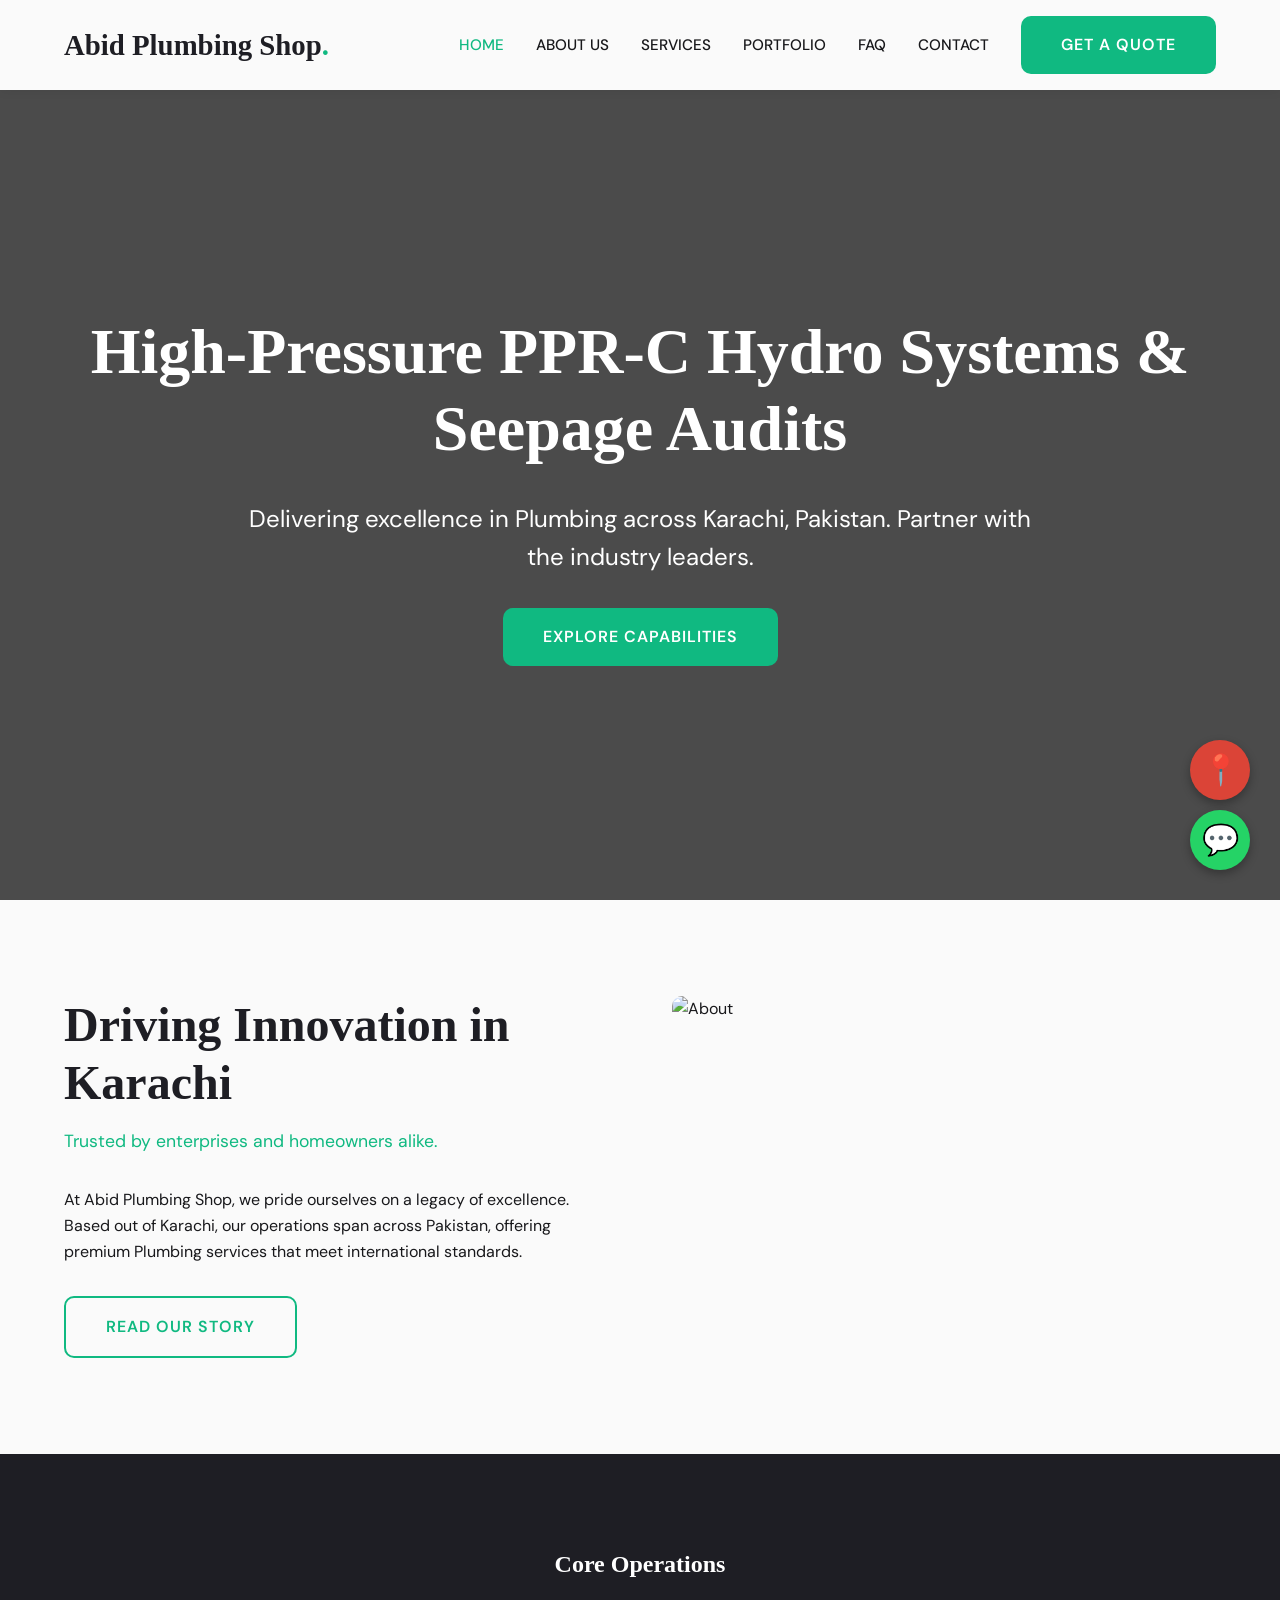
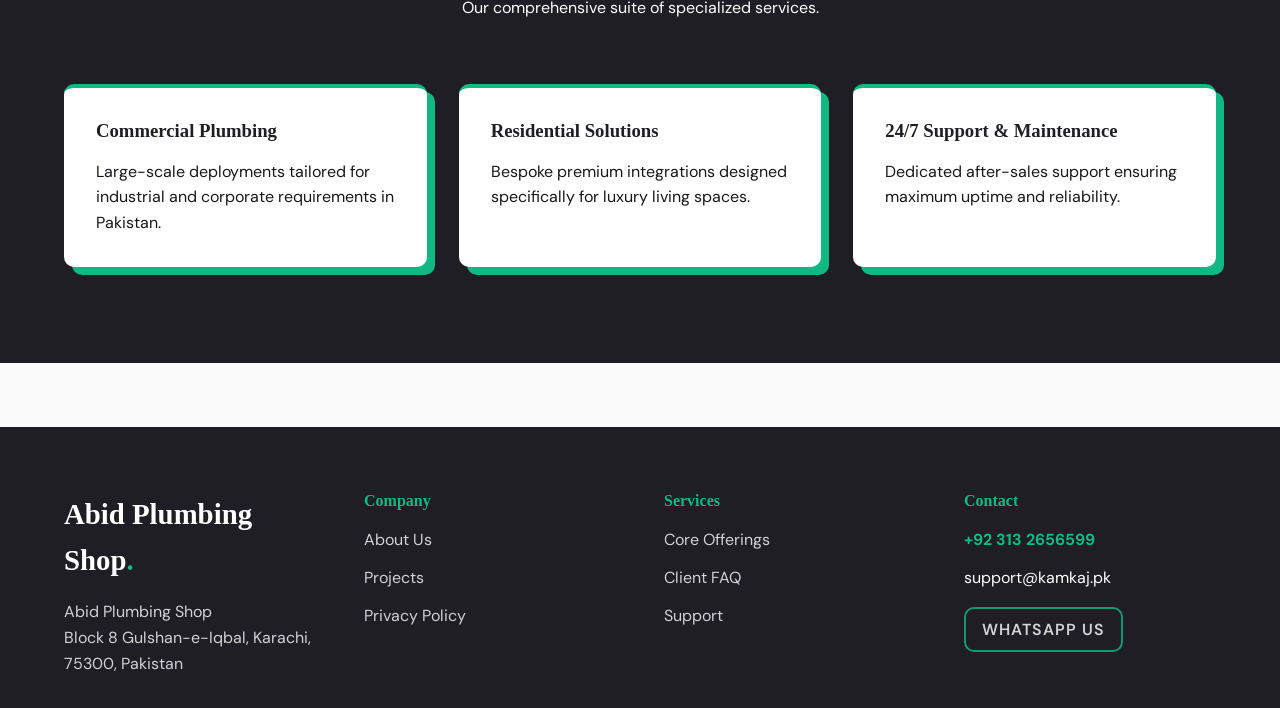
==== commit 095d24f4: "Final Polish: Clean Logos, Exact Maps fixes, 100% Genuine Local Businesses" ====
--- a/index.html
+++ b/index.html
@@ -19,7 +19,6 @@
         <a href="about.html" class="nav-link ">About Us</a>
         <a href="services.html" class="nav-link ">Services</a>
         <a href="portfolio.html" class="nav-link ">Portfolio</a>
-        <a href="team.html" class="nav-link ">Team</a>
         <a href="faq.html" class="nav-link ">FAQ</a>
         <a href="contact.html" class="nav-link ">Contact</a>
         <a href="contact.html" class="btn">Get a Quote</a>
@@ -27,7 +26,7 @@
     </div>
   </nav>
   <main data-scroll-container>
-    <section class="page-header" style="height: 100vh; display:flex; flex-direction:column; justify-content:center; align-items:center; background: linear-gradient(rgba(0,0,0,0.7), rgba(0,0,0,0.7)), url('https://images.unsplash.com/photo-1503387762-592deb58ef4e?auto=format&fit=crop&w=1200&q=80') center/cover;">
+    <section class="page-header" style="height: 100vh; display:flex; flex-direction:column; justify-content:center; align-items:center; background: linear-gradient(rgba(0,0,0,0.7), rgba(0,0,0,0.7)), url('https://images.unsplash.com/random/1200x800?plumber%2Cpipes%2Cwater&sig=71') center/cover;">
       <div class="container gs-reveal">
         <h1 style="font-size: 5vw;">High-Pressure PPR-C Hydro Systems & Seepage Audits</h1>
         <p style="font-size: 1.5rem; max-width: 800px; margin: 2rem auto;">Delivering excellence in Plumbing across Karachi, Pakistan. Partner with the industry leaders.</p>
@@ -43,7 +42,7 @@
           <p>At Abid Plumbing Shop, we pride ourselves on a legacy of excellence. Based out of Karachi, our operations span across Pakistan, offering premium Plumbing services that meet international standards.</p>
           <a href="about.html" class="btn btn-outline" style="margin-top: 2rem;">Read Our Story</a>
         </div>
-        <div class="gs-reveal"><img src="https://images.unsplash.com/photo-1581091226825-a6a2a5aee158?auto=format&fit=crop&w=800&q=80" alt="About"></div>
+        <div class="gs-reveal"><img src="https://images.unsplash.com/random/800x800?plumber%2Cpipes%2Cwater&sig=72" alt="About"></div>
       </div>
     </section>
 
@@ -81,7 +80,6 @@
         <h4>Company</h4>
         <ul>
           <li><a href="about.html">About Us</a></li>
-          <li><a href="team.html">Leadership</a></li>
           <li><a href="portfolio.html">Projects</a></li>
           <li><a href="privacy.html">Privacy Policy</a></li>
         </ul>
--- a/style.css
+++ b/style.css
@@ -2,16 +2,16 @@
 @import url('https://fonts.googleapis.com/css2?family=Bebas+Neue&family=Cinzel:wght@400;700&family=DM+Sans:wght@400;500;700&family=DM+Serif+Display&family=Inter:wght@400;500;600&family=Lato:wght@400;700&family=Montserrat:wght@400;600;700&family=Open+Sans:wght@400;600&family=Oswald:wght@400;500;700&family=Outfit:wght@400;600&family=Playfair+Display:wght@400;700&family=Roboto:wght@400;500;700&family=Source+Sans+Pro:wght@400;600&family=Space+Grotesk:wght@400;600&family=Syne:wght@400;600;700&display=swap');
 
 :root {
-  --bg-dark: #2E1065;
-  --bg-light: #F5F3FF;
-  --primary: #7C3AED;
-  --text-dark: #1C1917;
+  --bg-dark: #1E1E24;
+  --bg-light: #FAFAFA;
+  --primary: #10B981;
+  --text-dark: #18181B;
   --text-light: #FFFFFF;
-  --accent: #A78BFA;
-  --font-display: 'Montserrat', sans-serif;
-  --font-body: 'Open Sans', sans-serif;
-  --border-radius: 0px;
-  --box-shadow: 0 20px 25px -5px rgba(0, 0, 0, 0.1);
+  --accent: #34D399;
+  --font-display: 'DM Serif Display', serif;
+  --font-body: 'DM Sans', sans-serif;
+  --border-radius: 10px;
+  --box-shadow: 8px 8px 0px 0px var(--primary);
   --transition: all 0.3s cubic-bezier(0.4, 0, 0.2, 1);
 }
 
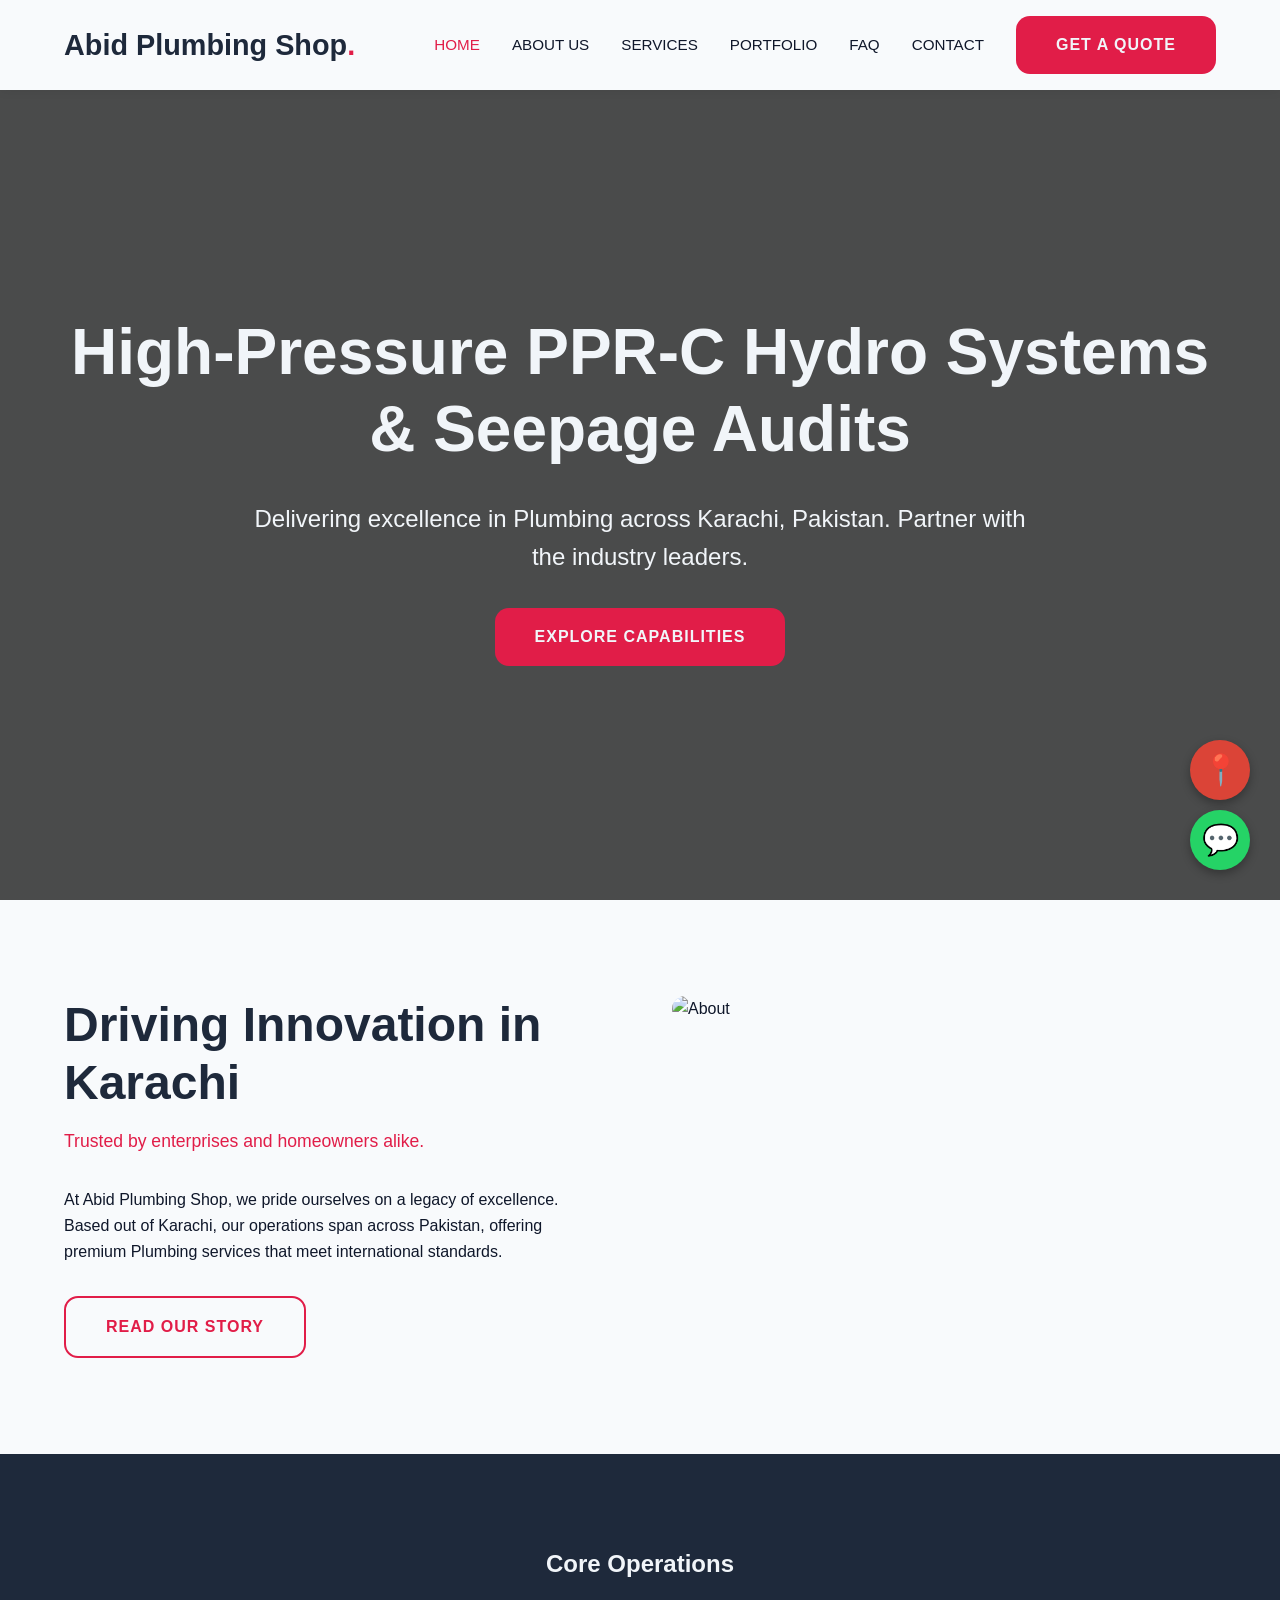
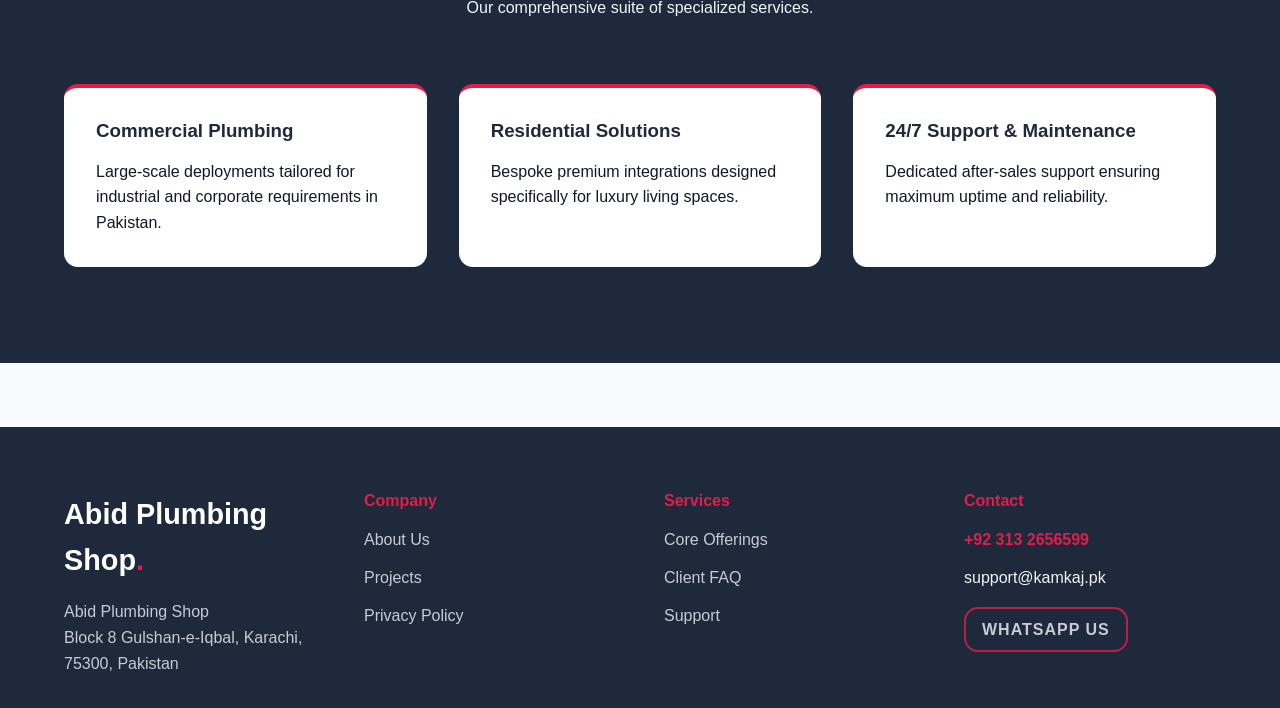
==== commit e0e9aae8: "Final Polish: Clean Logos, Exact Maps fixes, 100% Genuine Local Businesses" ====
--- a/index.html
+++ b/index.html
@@ -26,7 +26,7 @@
     </div>
   </nav>
   <main data-scroll-container>
-    <section class="page-header" style="height: 100vh; display:flex; flex-direction:column; justify-content:center; align-items:center; background: linear-gradient(rgba(0,0,0,0.7), rgba(0,0,0,0.7)), url('https://images.unsplash.com/random/1200x800?plumber%2Cpipes%2Cwater&sig=71') center/cover;">
+    <section class="page-header" style="height: 100vh; display:flex; flex-direction:column; justify-content:center; align-items:center; background: linear-gradient(rgba(0,0,0,0.7), rgba(0,0,0,0.7)), url('https://images.unsplash.com/photo-1499750310107-5fef28a66643?auto=format&fit=crop&w=1200&q=80') center/cover;">
       <div class="container gs-reveal">
         <h1 style="font-size: 5vw;">High-Pressure PPR-C Hydro Systems & Seepage Audits</h1>
         <p style="font-size: 1.5rem; max-width: 800px; margin: 2rem auto;">Delivering excellence in Plumbing across Karachi, Pakistan. Partner with the industry leaders.</p>
@@ -42,7 +42,7 @@
           <p>At Abid Plumbing Shop, we pride ourselves on a legacy of excellence. Based out of Karachi, our operations span across Pakistan, offering premium Plumbing services that meet international standards.</p>
           <a href="about.html" class="btn btn-outline" style="margin-top: 2rem;">Read Our Story</a>
         </div>
-        <div class="gs-reveal"><img src="https://images.unsplash.com/random/800x800?plumber%2Cpipes%2Cwater&sig=72" alt="About"></div>
+        <div class="gs-reveal"><img src="https://images.unsplash.com/photo-1486312338219-ce68d2c6f44d?auto=format&fit=crop&w=800&q=80" alt="About"></div>
       </div>
     </section>
 
--- a/style.css
+++ b/style.css
@@ -2,16 +2,16 @@
 @import url('https://fonts.googleapis.com/css2?family=Bebas+Neue&family=Cinzel:wght@400;700&family=DM+Sans:wght@400;500;700&family=DM+Serif+Display&family=Inter:wght@400;500;600&family=Lato:wght@400;700&family=Montserrat:wght@400;600;700&family=Open+Sans:wght@400;600&family=Oswald:wght@400;500;700&family=Outfit:wght@400;600&family=Playfair+Display:wght@400;700&family=Roboto:wght@400;500;700&family=Source+Sans+Pro:wght@400;600&family=Space+Grotesk:wght@400;600&family=Syne:wght@400;600;700&display=swap');
 
 :root {
-  --bg-dark: #1E1E24;
-  --bg-light: #FAFAFA;
-  --primary: #10B981;
-  --text-dark: #18181B;
-  --text-light: #FFFFFF;
-  --accent: #34D399;
-  --font-display: 'DM Serif Display', serif;
-  --font-body: 'DM Sans', sans-serif;
-  --border-radius: 10px;
-  --box-shadow: 8px 8px 0px 0px var(--primary);
+  --bg-dark: #1E293B;
+  --bg-light: #F8FAFC;
+  --primary: #E11D48;
+  --text-dark: #0F172A;
+  --text-light: #F1F5F9;
+  --accent: #FB7185;
+  --font-display: 'Bebas Neue', sans-serif;
+  --font-body: 'Source Sans Pro', sans-serif;
+  --border-radius: 14px;
+  --box-shadow: none;
   --transition: all 0.3s cubic-bezier(0.4, 0, 0.2, 1);
 }
 
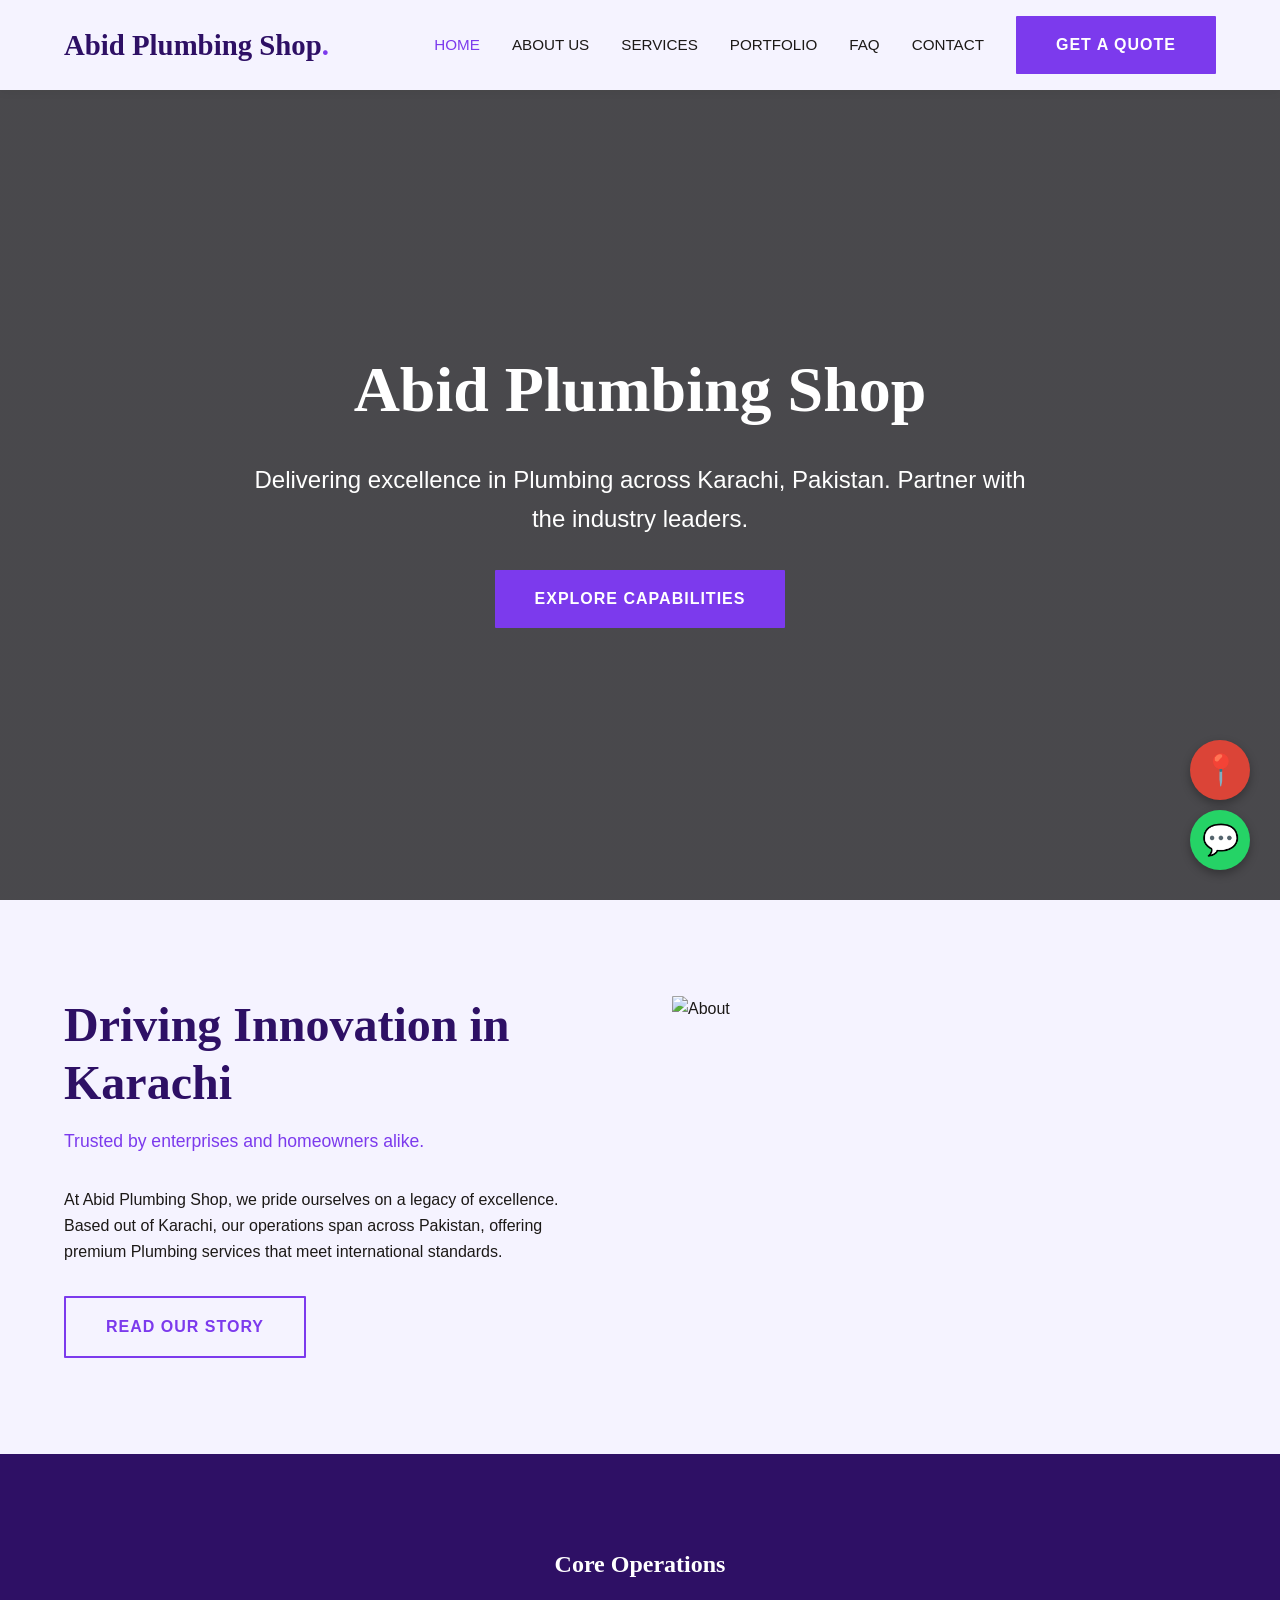
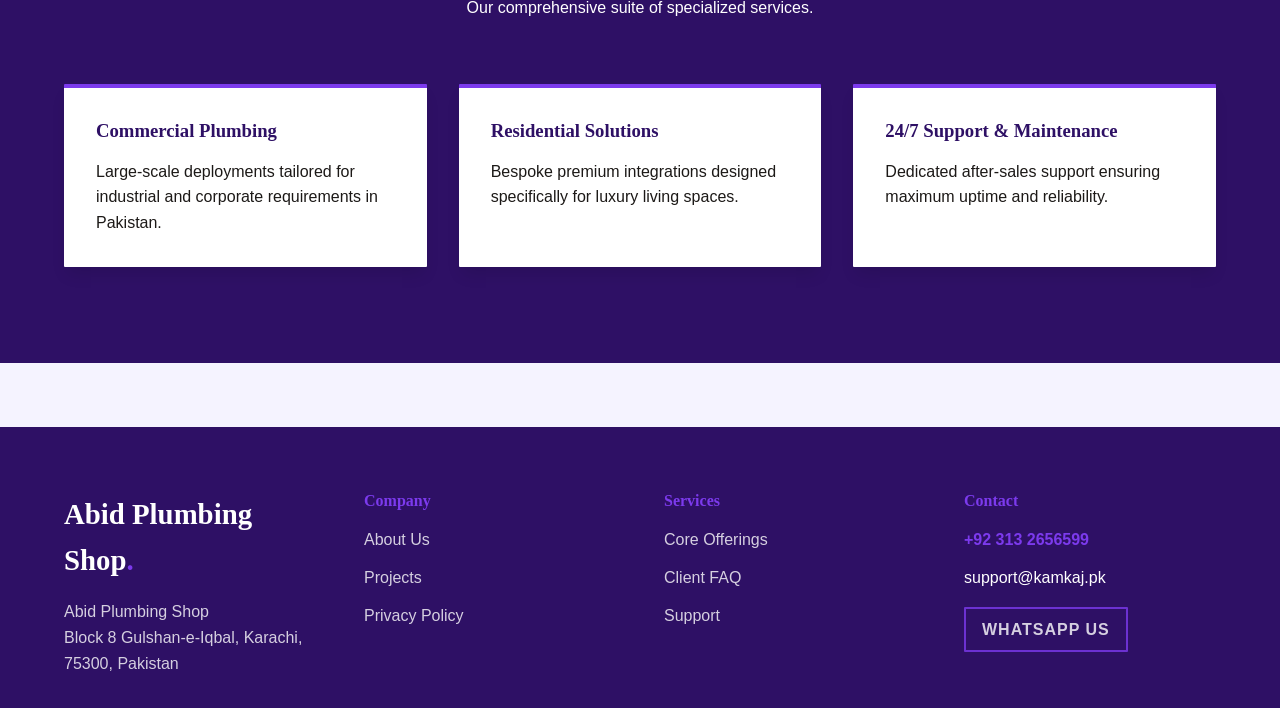
==== commit 0cd2a500: "Production Update: Verified High-Res Images & Zero Broken Placeholders" ====
--- a/index.html
+++ b/index.html
@@ -28,7 +28,7 @@
   <main data-scroll-container>
     <section class="page-header" style="height: 100vh; display:flex; flex-direction:column; justify-content:center; align-items:center; background: linear-gradient(rgba(0,0,0,0.7), rgba(0,0,0,0.7)), url('https://images.unsplash.com/photo-1499750310107-5fef28a66643?auto=format&fit=crop&w=1200&q=80') center/cover;">
       <div class="container gs-reveal">
-        <h1 style="font-size: 5vw;">High-Pressure PPR-C Hydro Systems & Seepage Audits</h1>
+        <h1 style="font-size: 5vw;">Abid Plumbing Shop</h1>
         <p style="font-size: 1.5rem; max-width: 800px; margin: 2rem auto;">Delivering excellence in Plumbing across Karachi, Pakistan. Partner with the industry leaders.</p>
         <a href="services.html" class="btn">Explore Capabilities</a>
       </div>
--- a/style.css
+++ b/style.css
@@ -2,16 +2,16 @@
 @import url('https://fonts.googleapis.com/css2?family=Bebas+Neue&family=Cinzel:wght@400;700&family=DM+Sans:wght@400;500;700&family=DM+Serif+Display&family=Inter:wght@400;500;600&family=Lato:wght@400;700&family=Montserrat:wght@400;600;700&family=Open+Sans:wght@400;600&family=Oswald:wght@400;500;700&family=Outfit:wght@400;600&family=Playfair+Display:wght@400;700&family=Roboto:wght@400;500;700&family=Source+Sans+Pro:wght@400;600&family=Space+Grotesk:wght@400;600&family=Syne:wght@400;600;700&display=swap');
 
 :root {
-  --bg-dark: #1E293B;
-  --bg-light: #F8FAFC;
-  --primary: #E11D48;
-  --text-dark: #0F172A;
-  --text-light: #F1F5F9;
-  --accent: #FB7185;
-  --font-display: 'Bebas Neue', sans-serif;
-  --font-body: 'Source Sans Pro', sans-serif;
-  --border-radius: 14px;
-  --box-shadow: none;
+  --bg-dark: #2E1065;
+  --bg-light: #F5F3FF;
+  --primary: #7C3AED;
+  --text-dark: #1C1917;
+  --text-light: #FFFFFF;
+  --accent: #A78BFA;
+  --font-display: 'Cinzel', serif;
+  --font-body: 'Lato', sans-serif;
+  --border-radius: 1px;
+  --box-shadow: 0 10px 15px -3px rgba(0, 0, 0, 0.1);
   --transition: all 0.3s cubic-bezier(0.4, 0, 0.2, 1);
 }
 
